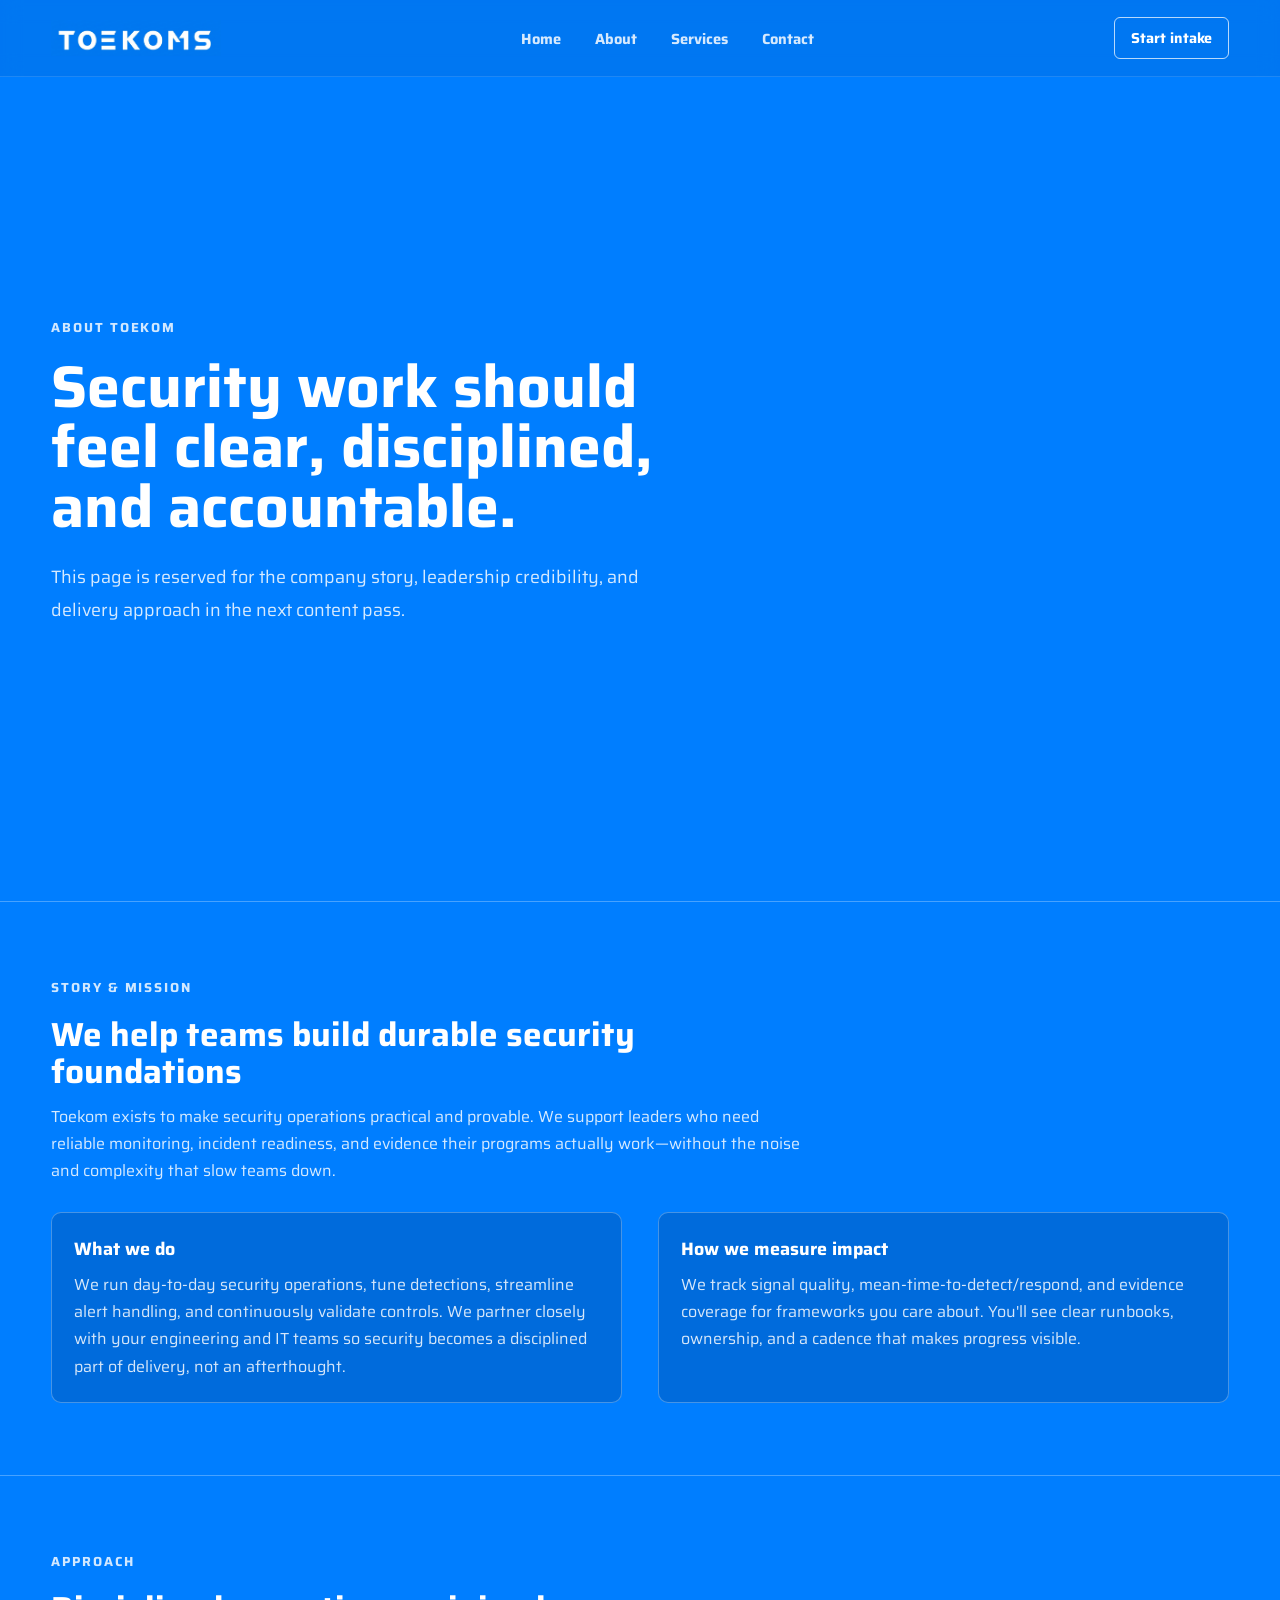
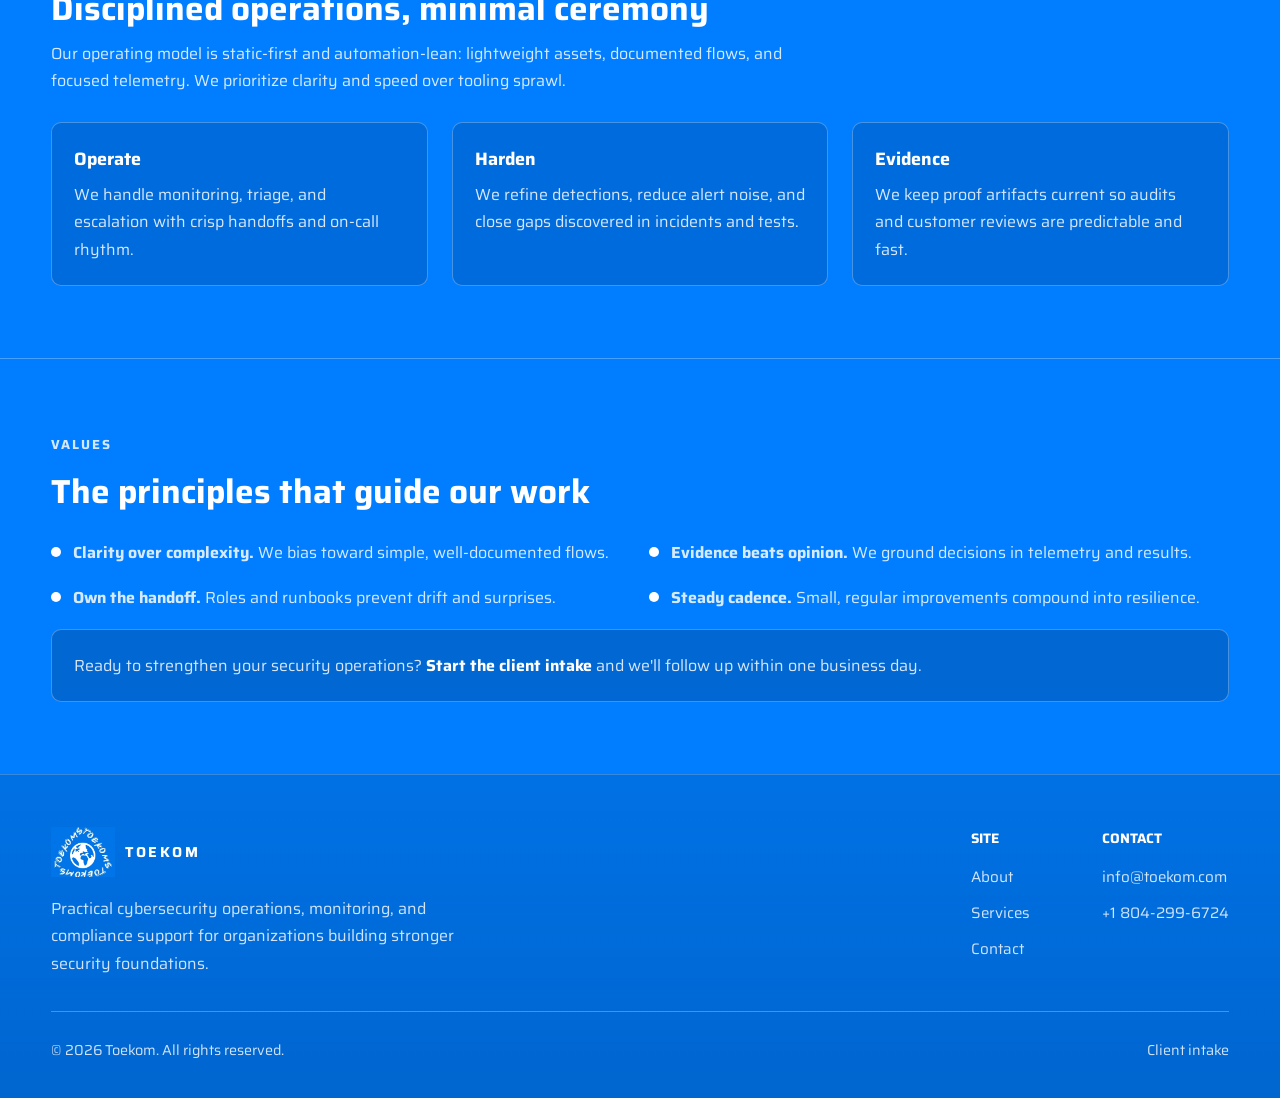
==== about/index.html @ 7ea49920 "feat: add subtle micro-animations across all pages - Create animations.css with fade-in and slide-up" ====
<!doctype html>
<html lang="en">
  <head>
    <meta charset="UTF-8" />
    <meta name="viewport" content="width=device-width, initial-scale=1.0" />
    <meta
      name="description"
      content="About Toekom's practical, static-first cybersecurity website foundation."
    />
    <link rel="canonical" href="https://toekom.com/about" />
    <meta name="theme-color" content="#0b1220" />
    <link rel="icon" href="/assets/images/logos/Toekom - Back Logo (2).png" type="image/png" />
    <meta property="og:site_name" content="Toekom" />
    <meta property="og:type" content="website" />
    <meta property="og:title" content="About | Toekom" />
    <meta property="og:description" content="About Toekom's practical, static-first cybersecurity website foundation." />
    <meta property="og:url" content="https://toekom.com/about" />
    <meta property="og:image" content="https://toekom.com/assets/images/logos/Toekom%20-%20revised%20design%20(2).png" />
    <meta name="twitter:card" content="summary_large_image" />
    <meta name="twitter:title" content="About | Toekom" />
    <meta name="twitter:description" content="About Toekom's practical, static-first cybersecurity website foundation." />
    <meta name="twitter:image" content="https://toekom.com/assets/images/logos/Toekom%20-%20revised%20design%20(2).png" />
    <link rel="preload" href="/assets/css/main.css" as="style" />
    <link rel="stylesheet" href="/assets/css/main.css" />
    <script type="application/ld+json">
      {
        "@context": "https://schema.org",
        "@type": "WebPage",
        "name": "About | Toekom",
        "url": "https://toekom.com/about",
        "description": "About Toekom's practical, static-first cybersecurity website foundation."
      }
    </script>
    <title>About | Toekom</title>
  </head>
  <body>
    <header id="navbar-container"></header>
    <main>
      <section class="hero page-hero">
        <div class="container hero-container">
          <div class="hero-content">
            <p class="hero-label">About Toekom</p>
            <h1 class="hero-title">Security work should feel clear, disciplined, and accountable.</h1>
            <p class="hero-description">
              This page is reserved for the company story, leadership credibility, and delivery approach in the next content pass.
            </p>
          </div>
        </div>
      </section>
      <section class="section">
        <div class="container">
          <header class="section-header">
            <p class="section-kicker">Story & Mission</p>
            <h2 class="section-title">We help teams build durable security foundations</h2>
            <p class="section-description">
              Toekom exists to make security operations practical and provable. We support
              leaders who need reliable monitoring, incident readiness, and evidence their
              programs actually work—without the noise and complexity that slow teams down.
            </p>
          </header>

          <div class="grid-2" data-animate-stagger>
            <div class="card">
              <h3>What we do</h3>
              <p>
                We run day‑to‑day security operations, tune detections, streamline alert
                handling, and continuously validate controls. We partner closely with your
                engineering and IT teams so security becomes a disciplined part of delivery,
                not an afterthought.
              </p>
            </div>
            <div class="card">
              <h3>How we measure impact</h3>
              <p>
                We track signal quality, mean‑time‑to‑detect/respond, and evidence coverage
                for frameworks you care about. You'll see clear runbooks, ownership, and a
                cadence that makes progress visible.
              </p>
            </div>
          </div>
        </div>
      </section>

      <section class="section">
        <div class="container">
          <header class="section-header">
            <p class="section-kicker">Approach</p>
            <h2 class="section-title">Disciplined operations, minimal ceremony</h2>
            <p class="section-description">
              Our operating model is static‑first and automation‑lean: lightweight assets,
              documented flows, and focused telemetry. We prioritize clarity and speed over
              tooling sprawl.
            </p>
          </header>

          <div class="grid-3" data-animate-stagger>
            <div class="card">
              <h3>Operate</h3>
              <p>We handle monitoring, triage, and escalation with crisp handoffs and on‑call rhythm.</p>
            </div>
            <div class="card">
              <h3>Harden</h3>
              <p>We refine detections, reduce alert noise, and close gaps discovered in incidents and tests.</p>
            </div>
            <div class="card">
              <h3>Evidence</h3>
              <p>We keep proof artifacts current so audits and customer reviews are predictable and fast.</p>
            </div>
          </div>
        </div>
      </section>


      <section class="section">
        <div class="container">
          <header class="section-header">
            <p class="section-kicker">Values</p>
            <h2 class="section-title">The principles that guide our work</h2>
          </header>

          <div class="values-list" data-animate-stagger>
            <div class="value-item">
              <span class="dot"></span>
              <p><strong>Clarity over complexity.</strong> We bias toward simple, well‑documented flows.</p>
            </div>
            <div class="value-item">
              <span class="dot"></span>
              <p><strong>Evidence beats opinion.</strong> We ground decisions in telemetry and results.</p>
            </div>
            <div class="value-item">
              <span class="dot"></span>
              <p><strong>Own the handoff.</strong> Roles and runbooks prevent drift and surprises.</p>
            </div>
            <div class="value-item">
              <span class="dot"></span>
              <p><strong>Steady cadence.</strong> Small, regular improvements compound into resilience.</p>
            </div>
          </div>

          <div class="cta-strip" data-animate>
            <p>
              Ready to strengthen your security operations? <a href="/contact">Start the client intake</a> and we'll follow up within one business day.
            </p>
          </div>
        </div>
      </section>
    </main>
    <footer id="footer-container"></footer>
    <script src="/assets/js/main.js"></script>
  </body>
</html>
---- assets/css/main.css ----
@import url("./base/reset.css");
@import url("./base/variables.css");
@import url("./base/typography.css");
@import url("./base/animations.css");

@import url("./layout/grid.css");
@import url("./layout/navbar.css");
@import url("./layout/footer.css");
@import url("./components/buttons.css");
@import url("./pages/home.css");
@import url("./pages/about.css");
@import url("./pages/services.css");
@import url("./pages/contact.css");
---- assets/css/main.css ----
@import url("./base/reset.css");
@import url("./base/variables.css");
@import url("./base/typography.css");
@import url("./base/animations.css");

@import url("./layout/grid.css");
@import url("./layout/navbar.css");
@import url("./layout/footer.css");
@import url("./components/buttons.css");
@import url("./pages/home.css");
@import url("./pages/about.css");
@import url("./pages/services.css");
@import url("./pages/contact.css");
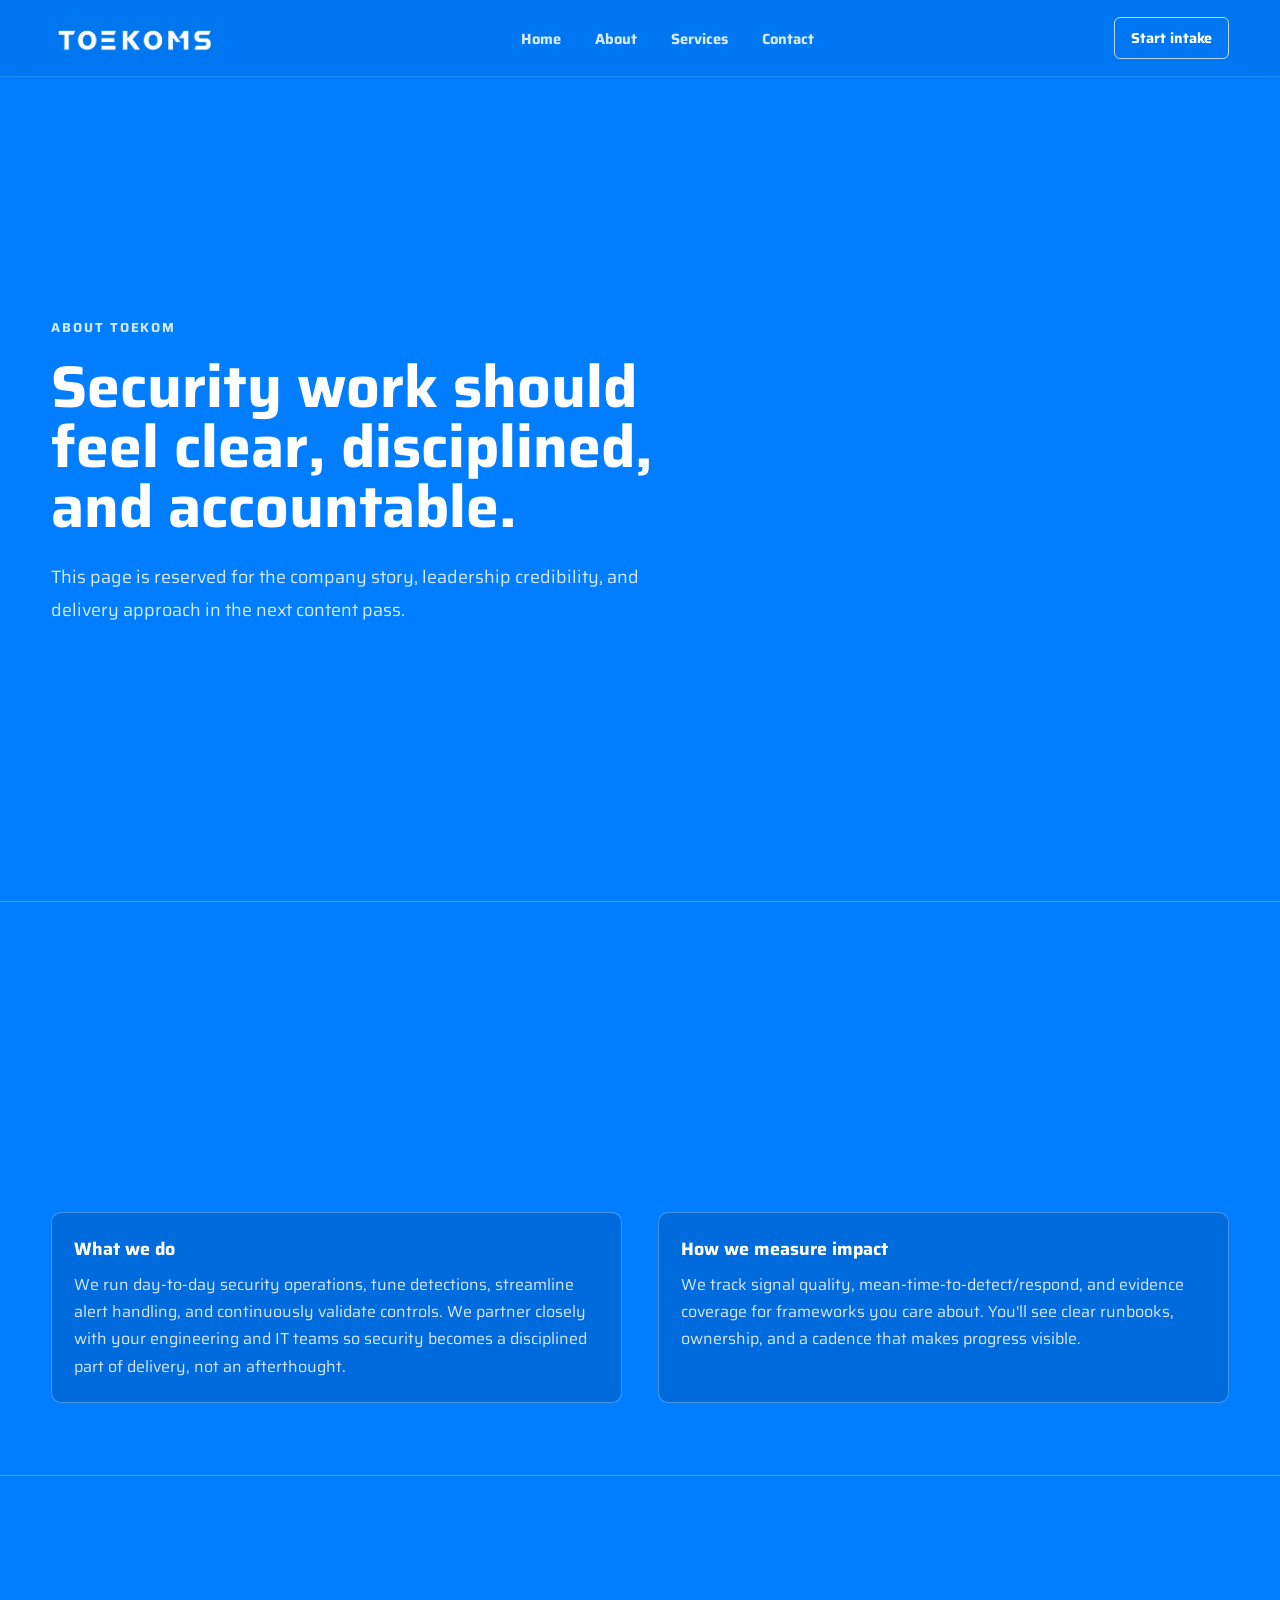
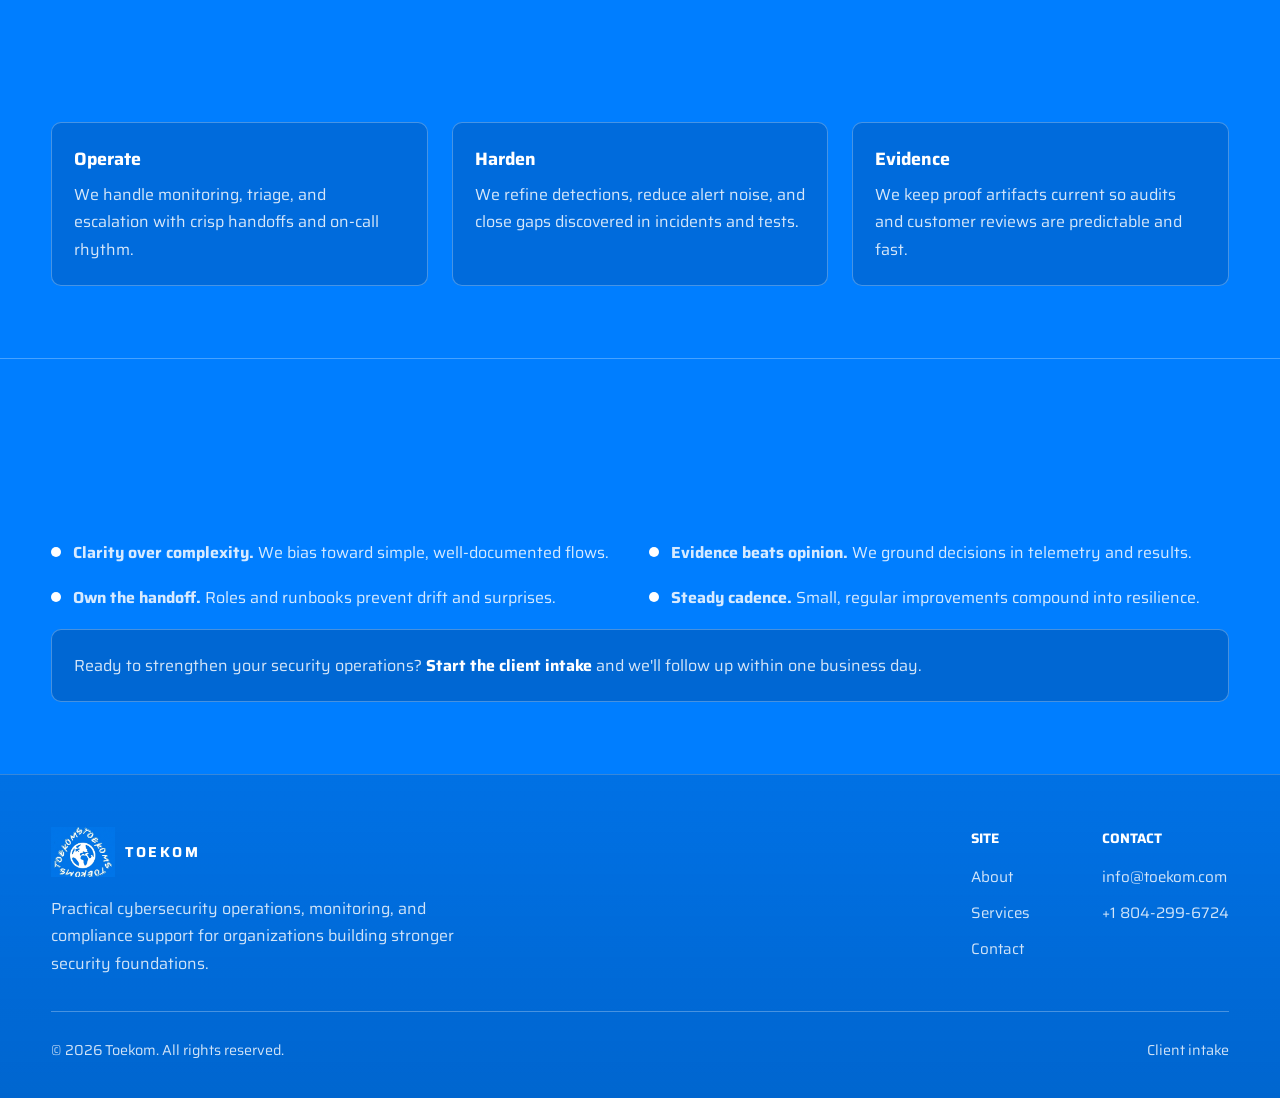
==== commit 51fd96f4: "Merge pull request #15 from teka8/feat/clean-urls-and-seo feat: implement clean URLs and update SEO " ====
--- a/about/index.html
+++ b/about/index.html
@@ -59,7 +59,7 @@
             </p>
           </header>
 
-          <div class="grid-2" data-animate-stagger>
+          <div class="grid-2">
             <div class="card">
               <h3>What we do</h3>
               <p>
@@ -93,7 +93,7 @@
             </p>
           </header>
 
-          <div class="grid-3" data-animate-stagger>
+          <div class="grid-3">
             <div class="card">
               <h3>Operate</h3>
               <p>We handle monitoring, triage, and escalation with crisp handoffs and on‑call rhythm.</p>
@@ -118,7 +118,7 @@
             <h2 class="section-title">The principles that guide our work</h2>
           </header>
 
-          <div class="values-list" data-animate-stagger>
+          <div class="values-list">
             <div class="value-item">
               <span class="dot"></span>
               <p><strong>Clarity over complexity.</strong> We bias toward simple, well‑documented flows.</p>
@@ -137,7 +137,7 @@
             </div>
           </div>
 
-          <div class="cta-strip" data-animate>
+          <div class="cta-strip">
             <p>
               Ready to strengthen your security operations? <a href="/contact">Start the client intake</a> and we'll follow up within one business day.
             </p>
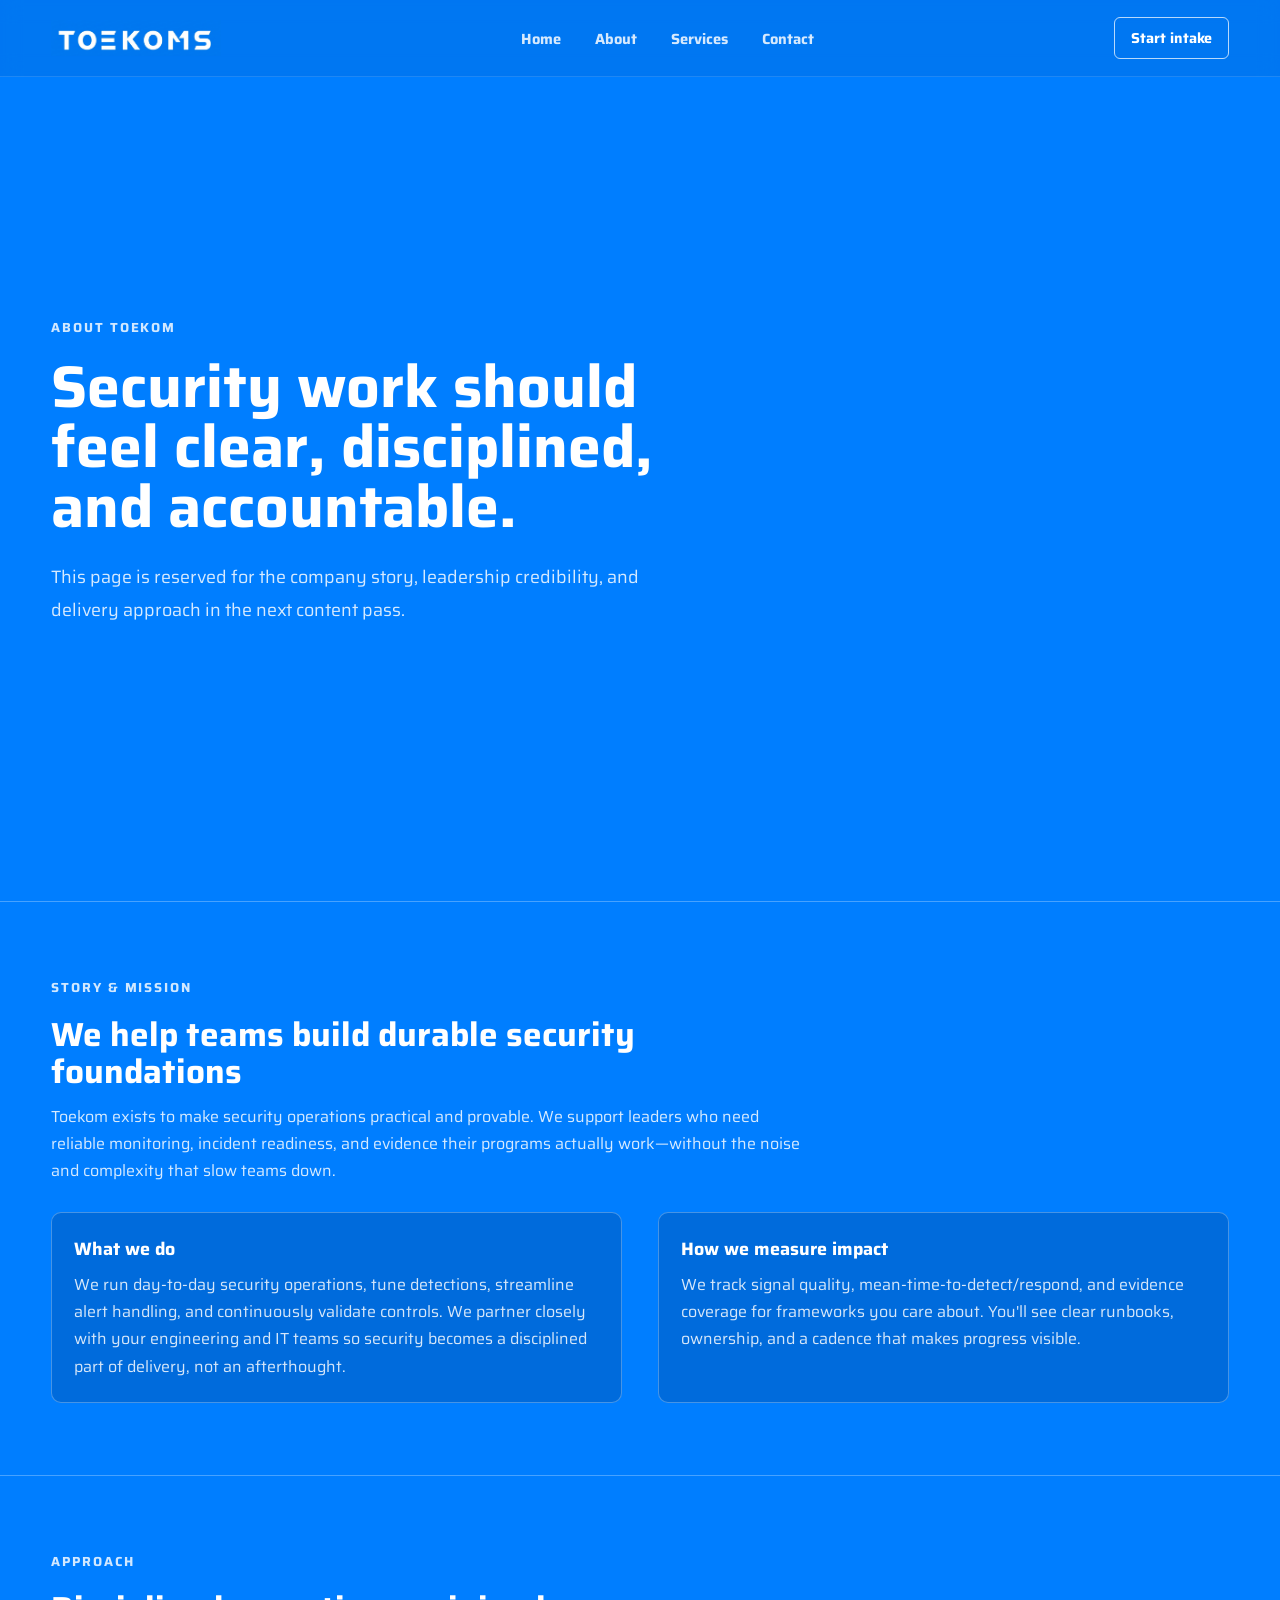
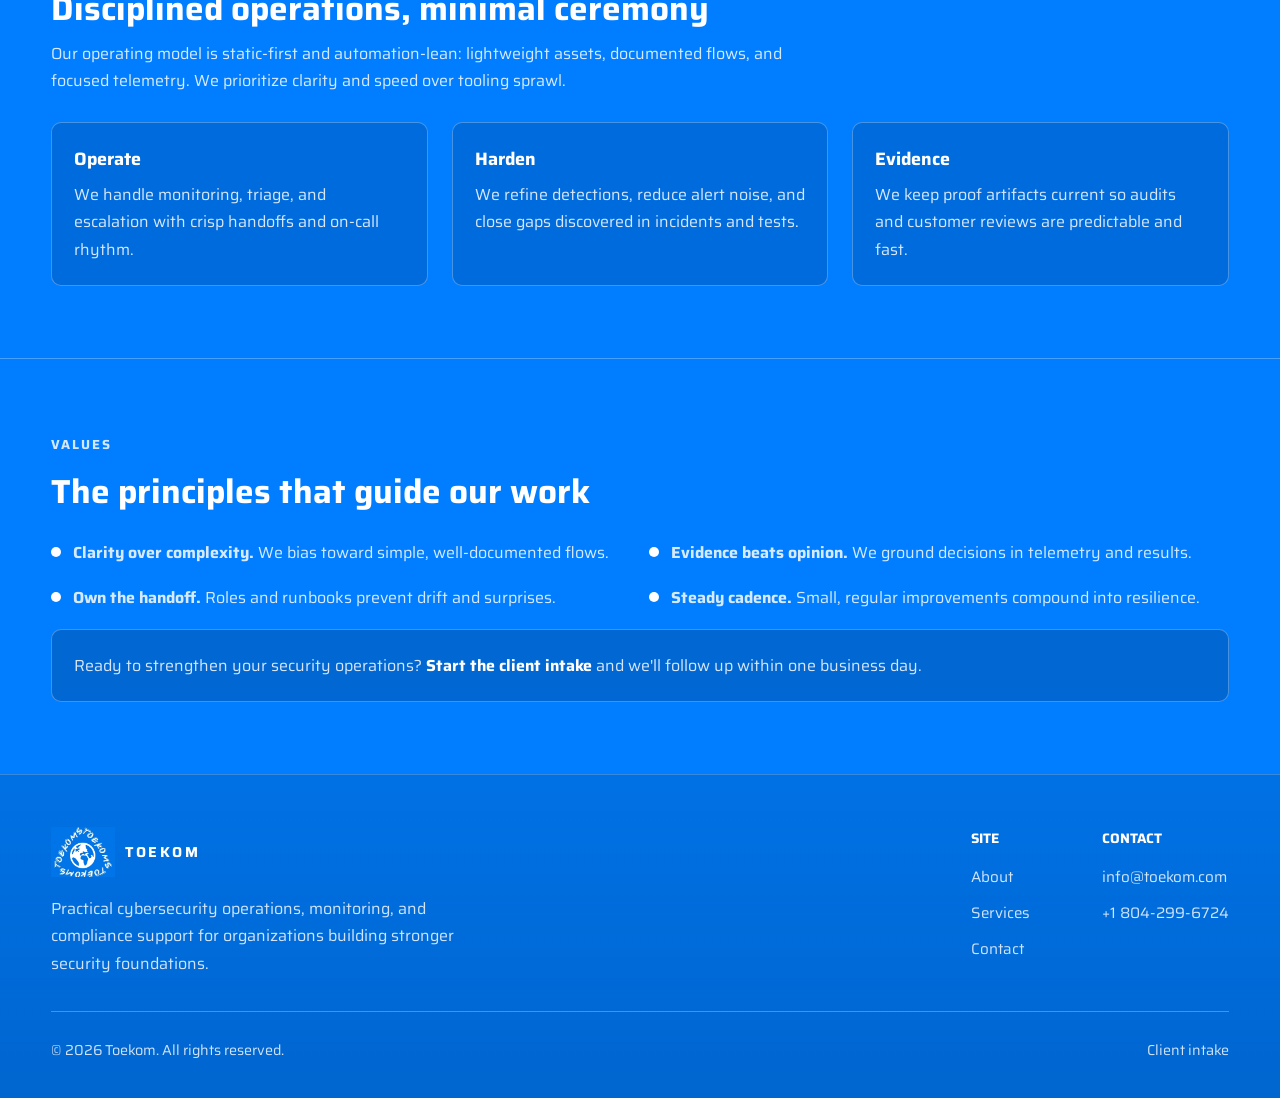
==== commit 80248a3e: "Merge pull request #17 from teka8/feat/micro-animations Feat/micro animations" ====
--- a/about/index.html
+++ b/about/index.html
@@ -59,7 +59,7 @@
             </p>
           </header>
 
-          <div class="grid-2">
+          <div class="grid-2" data-animate-stagger>
             <div class="card">
               <h3>What we do</h3>
               <p>
@@ -93,7 +93,7 @@
             </p>
           </header>
 
-          <div class="grid-3">
+          <div class="grid-3" data-animate-stagger>
             <div class="card">
               <h3>Operate</h3>
               <p>We handle monitoring, triage, and escalation with crisp handoffs and on‑call rhythm.</p>
@@ -118,7 +118,7 @@
             <h2 class="section-title">The principles that guide our work</h2>
           </header>
 
-          <div class="values-list">
+          <div class="values-list" data-animate-stagger>
             <div class="value-item">
               <span class="dot"></span>
               <p><strong>Clarity over complexity.</strong> We bias toward simple, well‑documented flows.</p>
@@ -137,7 +137,7 @@
             </div>
           </div>
 
-          <div class="cta-strip">
+          <div class="cta-strip" data-animate>
             <p>
               Ready to strengthen your security operations? <a href="/contact">Start the client intake</a> and we'll follow up within one business day.
             </p>
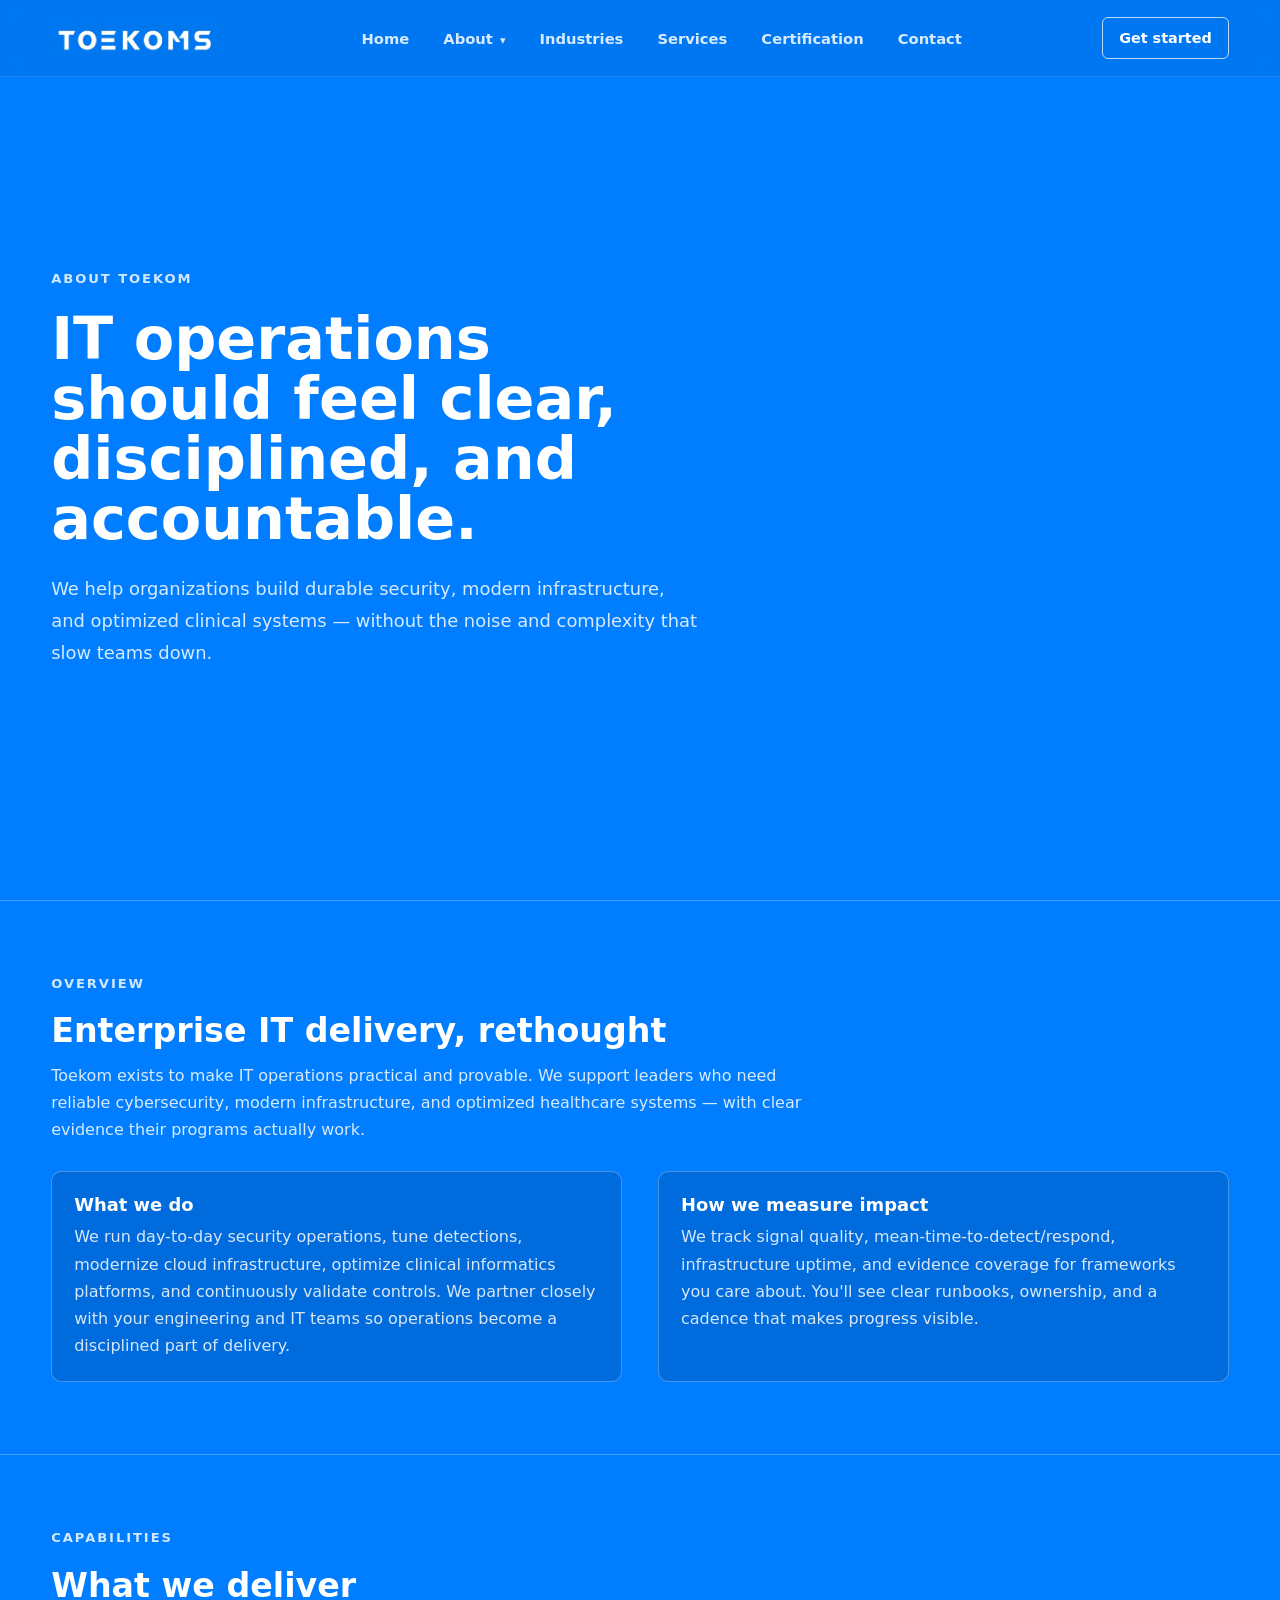
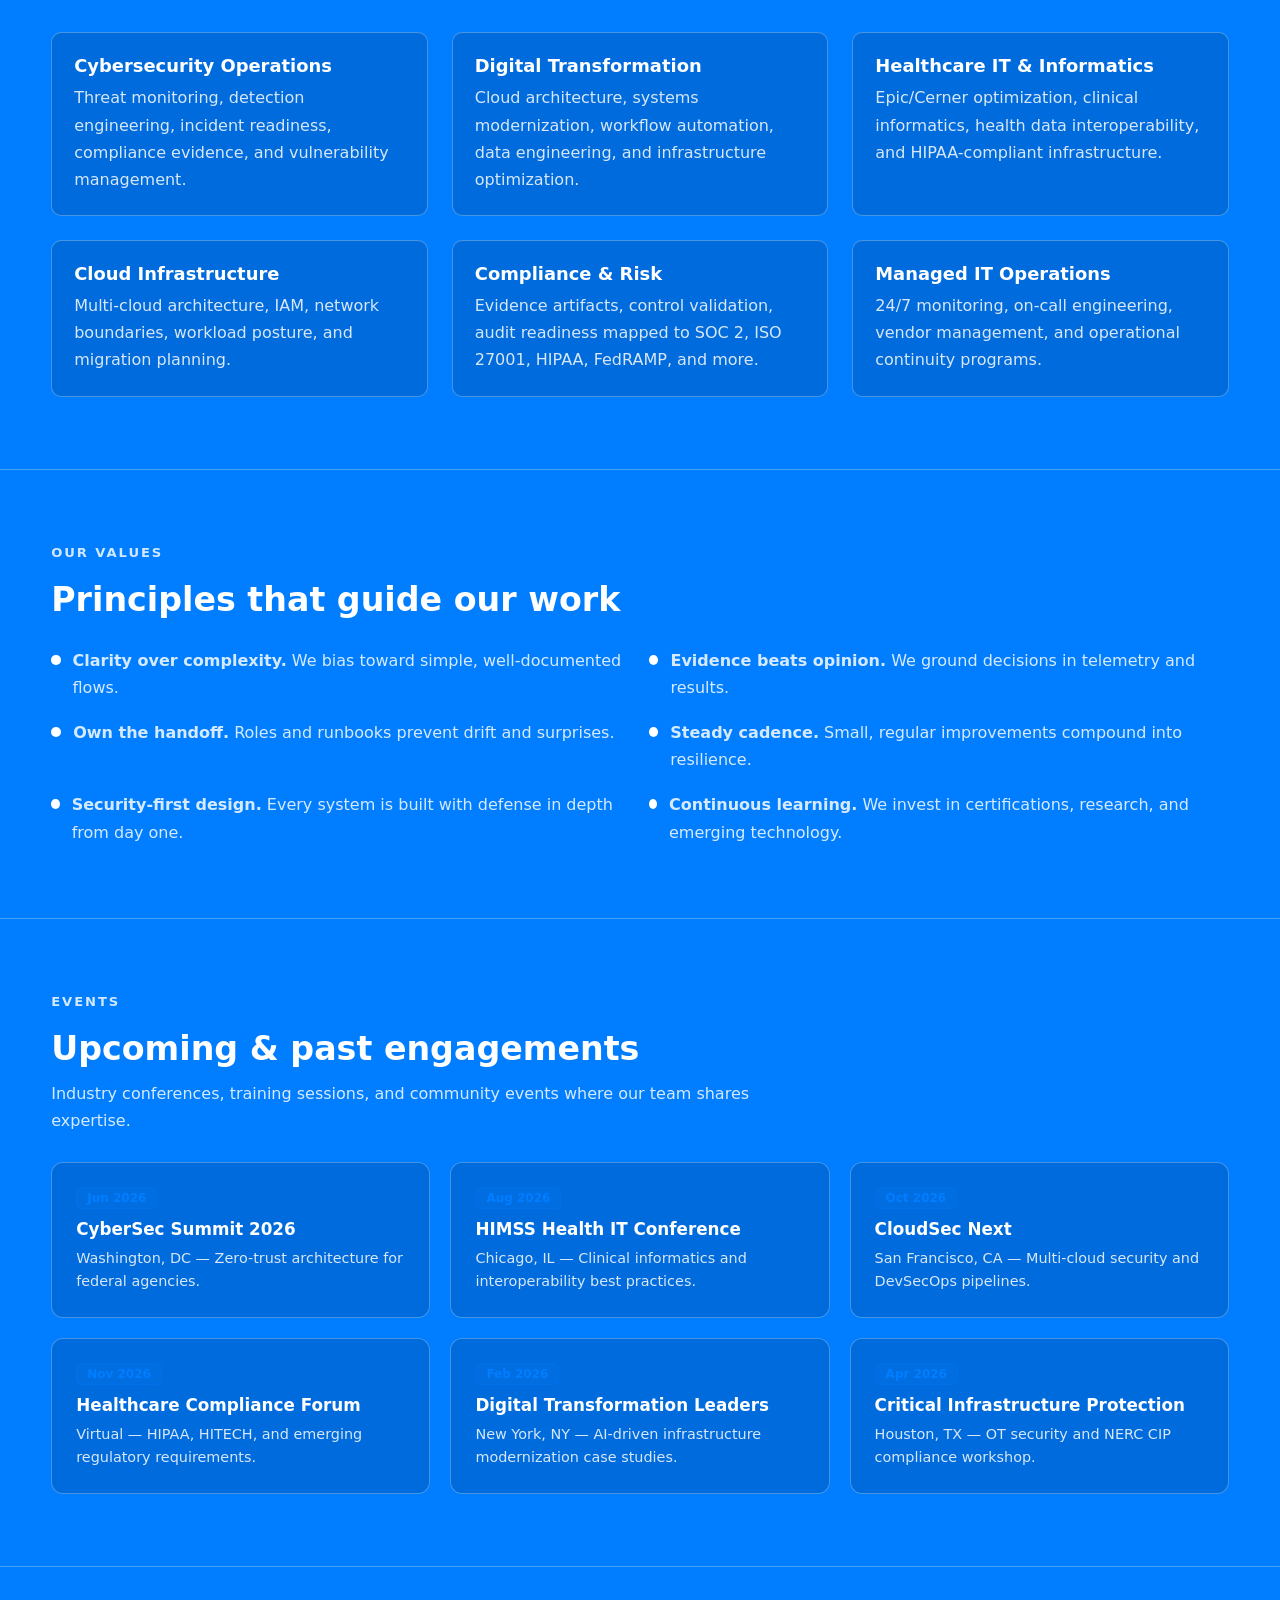
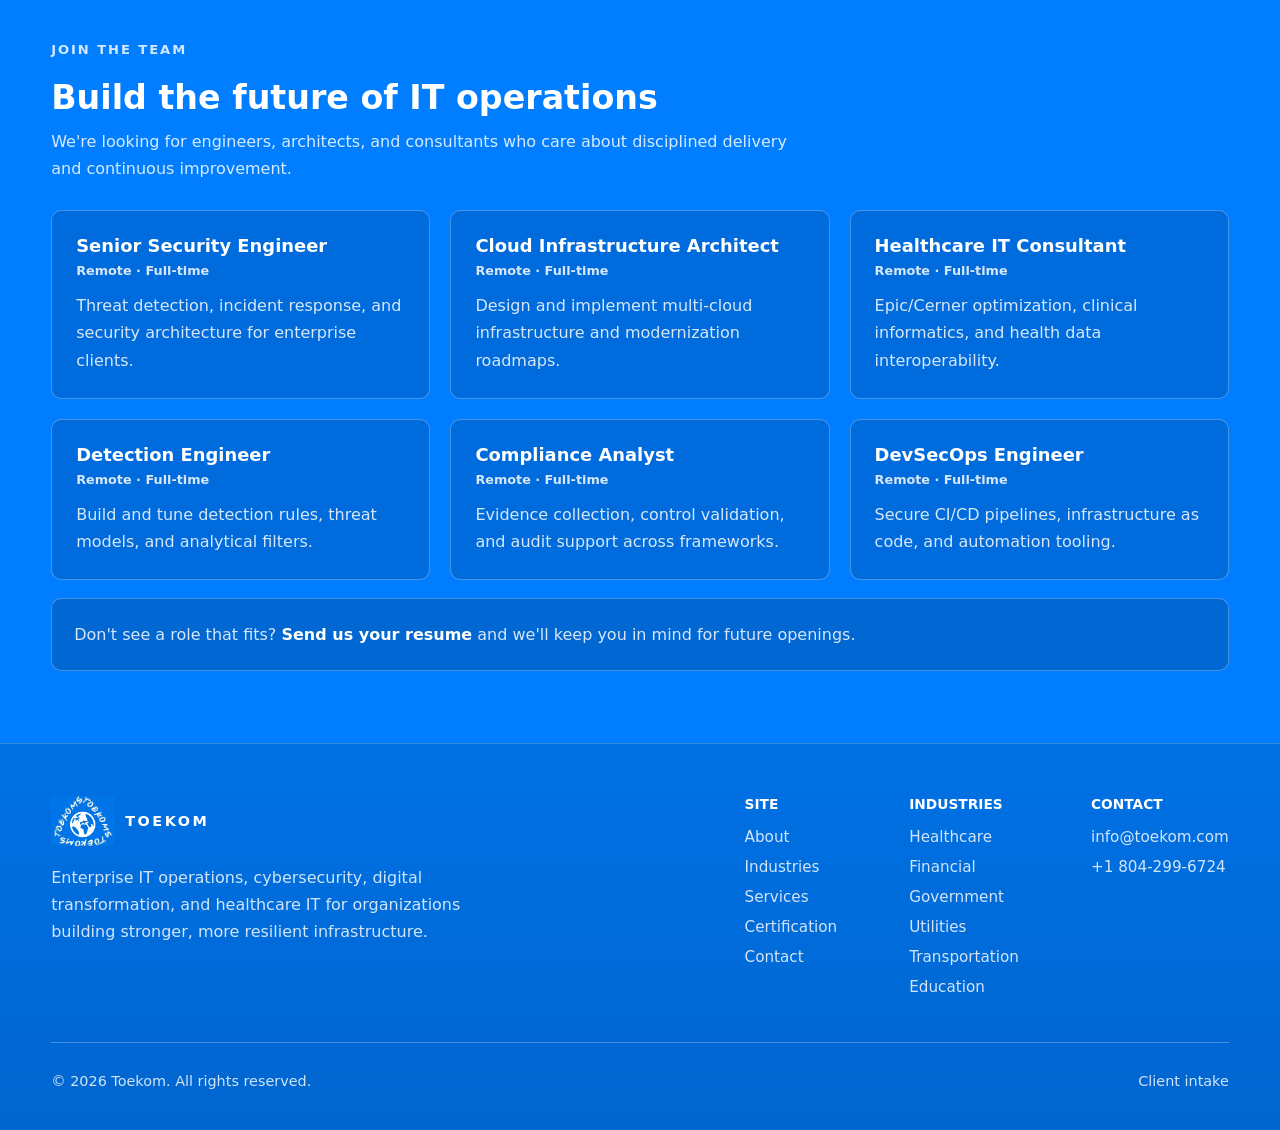
==== commit 463070f6: "Restructure website for broader IT offerings - add industries, certification, update about/home/serv" ====
--- a/about/index.html
+++ b/about/index.html
@@ -5,7 +5,7 @@
     <meta name="viewport" content="width=device-width, initial-scale=1.0" />
     <meta
       name="description"
-      content="About Toekom's practical, static-first cybersecurity website foundation."
+      content="About Toekom — enterprise IT operations, cybersecurity, digital transformation, and healthcare IT services."
     />
     <link rel="canonical" href="https://toekom.com/about" />
     <meta name="theme-color" content="#0b1220" />
@@ -13,12 +13,12 @@
     <meta property="og:site_name" content="Toekom" />
     <meta property="og:type" content="website" />
     <meta property="og:title" content="About | Toekom" />
-    <meta property="og:description" content="About Toekom's practical, static-first cybersecurity website foundation." />
+    <meta property="og:description" content="About Toekom — enterprise IT operations, cybersecurity, digital transformation, and healthcare IT services." />
     <meta property="og:url" content="https://toekom.com/about" />
     <meta property="og:image" content="https://toekom.com/assets/images/logos/Toekom%20-%20revised%20design%20(2).png" />
     <meta name="twitter:card" content="summary_large_image" />
     <meta name="twitter:title" content="About | Toekom" />
-    <meta name="twitter:description" content="About Toekom's practical, static-first cybersecurity website foundation." />
+    <meta name="twitter:description" content="About Toekom — enterprise IT operations, cybersecurity, digital transformation, and healthcare IT services." />
     <meta name="twitter:image" content="https://toekom.com/assets/images/logos/Toekom%20-%20revised%20design%20(2).png" />
     <link rel="preload" href="/assets/css/main.css" as="style" />
     <link rel="stylesheet" href="/assets/css/main.css" />
@@ -28,7 +28,7 @@
         "@type": "WebPage",
         "name": "About | Toekom",
         "url": "https://toekom.com/about",
-        "description": "About Toekom's practical, static-first cybersecurity website foundation."
+        "description": "About Toekom — enterprise IT operations, cybersecurity, digital transformation, and healthcare IT services."
       }
     </script>
     <title>About | Toekom</title>
@@ -40,106 +40,212 @@
         <div class="container hero-container">
           <div class="hero-content">
             <p class="hero-label">About Toekom</p>
-            <h1 class="hero-title">Security work should feel clear, disciplined, and accountable.</h1>
+            <h1 class="hero-title">IT operations should feel clear, disciplined, and accountable.</h1>
             <p class="hero-description">
-              This page is reserved for the company story, leadership credibility, and delivery approach in the next content pass.
-            </p>
-          </div>
-        </div>
-      </section>
+              We help organizations build durable security, modern infrastructure, and optimized
+              clinical systems — without the noise and complexity that slow teams down.
+            </p>
+          </div>
+        </div>
+      </section>
+
+      <!-- Overview -->
       <section class="section">
         <div class="container">
           <header class="section-header">
-            <p class="section-kicker">Story & Mission</p>
-            <h2 class="section-title">We help teams build durable security foundations</h2>
+            <p class="section-kicker">Overview</p>
+            <h2 class="section-title">Enterprise IT delivery, rethought</h2>
             <p class="section-description">
-              Toekom exists to make security operations practical and provable. We support
-              leaders who need reliable monitoring, incident readiness, and evidence their
-              programs actually work—without the noise and complexity that slow teams down.
-            </p>
-          </header>
-
+              Toekom exists to make IT operations practical and provable. We support
+              leaders who need reliable cybersecurity, modern infrastructure, and optimized
+              healthcare systems — with clear evidence their programs actually work.
+            </p>
+          </header>
           <div class="grid-2" data-animate-stagger>
             <div class="card">
               <h3>What we do</h3>
               <p>
-                We run day‑to‑day security operations, tune detections, streamline alert
-                handling, and continuously validate controls. We partner closely with your
-                engineering and IT teams so security becomes a disciplined part of delivery,
-                not an afterthought.
+                We run day-to-day security operations, tune detections, modernize cloud
+                infrastructure, optimize clinical informatics platforms, and continuously
+                validate controls. We partner closely with your engineering and IT teams
+                so operations become a disciplined part of delivery.
               </p>
             </div>
             <div class="card">
               <h3>How we measure impact</h3>
               <p>
-                We track signal quality, mean‑time‑to‑detect/respond, and evidence coverage
-                for frameworks you care about. You'll see clear runbooks, ownership, and a
-                cadence that makes progress visible.
+                We track signal quality, mean-time-to-detect/respond, infrastructure
+                uptime, and evidence coverage for frameworks you care about. You'll see
+                clear runbooks, ownership, and a cadence that makes progress visible.
               </p>
             </div>
           </div>
         </div>
       </section>
 
-      <section class="section">
-        <div class="container">
-          <header class="section-header">
-            <p class="section-kicker">Approach</p>
-            <h2 class="section-title">Disciplined operations, minimal ceremony</h2>
+      <!-- Capabilities -->
+      <section class="section" id="capabilities">
+        <div class="container">
+          <header class="section-header">
+            <p class="section-kicker">Capabilities</p>
+            <h2 class="section-title">What we deliver</h2>
+          </header>
+          <div class="grid-3" data-animate-stagger>
+            <div class="card">
+              <h3>Cybersecurity Operations</h3>
+              <p>Threat monitoring, detection engineering, incident readiness, compliance evidence, and vulnerability management.</p>
+            </div>
+            <div class="card">
+              <h3>Digital Transformation</h3>
+              <p>Cloud architecture, systems modernization, workflow automation, data engineering, and infrastructure optimization.</p>
+            </div>
+            <div class="card">
+              <h3>Healthcare IT & Informatics</h3>
+              <p>Epic/Cerner optimization, clinical informatics, health data interoperability, and HIPAA-compliant infrastructure.</p>
+            </div>
+            <div class="card">
+              <h3>Cloud Infrastructure</h3>
+              <p>Multi-cloud architecture, IAM, network boundaries, workload posture, and migration planning.</p>
+            </div>
+            <div class="card">
+              <h3>Compliance & Risk</h3>
+              <p>Evidence artifacts, control validation, audit readiness mapped to SOC 2, ISO 27001, HIPAA, FedRAMP, and more.</p>
+            </div>
+            <div class="card">
+              <h3>Managed IT Operations</h3>
+              <p>24/7 monitoring, on-call engineering, vendor management, and operational continuity programs.</p>
+            </div>
+          </div>
+        </div>
+      </section>
+
+      <!-- Values -->
+      <section class="section" id="values">
+        <div class="container">
+          <header class="section-header">
+            <p class="section-kicker">Our Values</p>
+            <h2 class="section-title">Principles that guide our work</h2>
+          </header>
+          <div class="values-list" data-animate-stagger>
+            <div class="value-item">
+              <span class="dot"></span>
+              <p><strong>Clarity over complexity.</strong> We bias toward simple, well-documented flows.</p>
+            </div>
+            <div class="value-item">
+              <span class="dot"></span>
+              <p><strong>Evidence beats opinion.</strong> We ground decisions in telemetry and results.</p>
+            </div>
+            <div class="value-item">
+              <span class="dot"></span>
+              <p><strong>Own the handoff.</strong> Roles and runbooks prevent drift and surprises.</p>
+            </div>
+            <div class="value-item">
+              <span class="dot"></span>
+              <p><strong>Steady cadence.</strong> Small, regular improvements compound into resilience.</p>
+            </div>
+            <div class="value-item">
+              <span class="dot"></span>
+              <p><strong>Security-first design.</strong> Every system is built with defense in depth from day one.</p>
+            </div>
+            <div class="value-item">
+              <span class="dot"></span>
+              <p><strong>Continuous learning.</strong> We invest in certifications, research, and emerging technology.</p>
+            </div>
+          </div>
+        </div>
+      </section>
+
+      <!-- Events -->
+      <section class="section" id="events">
+        <div class="container">
+          <header class="section-header">
+            <p class="section-kicker">Events</p>
+            <h2 class="section-title">Upcoming & past engagements</h2>
             <p class="section-description">
-              Our operating model is static‑first and automation‑lean: lightweight assets,
-              documented flows, and focused telemetry. We prioritize clarity and speed over
-              tooling sprawl.
-            </p>
-          </header>
-
-          <div class="grid-3" data-animate-stagger>
-            <div class="card">
-              <h3>Operate</h3>
-              <p>We handle monitoring, triage, and escalation with crisp handoffs and on‑call rhythm.</p>
-            </div>
-            <div class="card">
-              <h3>Harden</h3>
-              <p>We refine detections, reduce alert noise, and close gaps discovered in incidents and tests.</p>
-            </div>
-            <div class="card">
-              <h3>Evidence</h3>
-              <p>We keep proof artifacts current so audits and customer reviews are predictable and fast.</p>
-            </div>
-          </div>
-        </div>
-      </section>
-
-
-      <section class="section">
-        <div class="container">
-          <header class="section-header">
-            <p class="section-kicker">Values</p>
-            <h2 class="section-title">The principles that guide our work</h2>
-          </header>
-
-          <div class="values-list" data-animate-stagger>
-            <div class="value-item">
-              <span class="dot"></span>
-              <p><strong>Clarity over complexity.</strong> We bias toward simple, well‑documented flows.</p>
-            </div>
-            <div class="value-item">
-              <span class="dot"></span>
-              <p><strong>Evidence beats opinion.</strong> We ground decisions in telemetry and results.</p>
-            </div>
-            <div class="value-item">
-              <span class="dot"></span>
-              <p><strong>Own the handoff.</strong> Roles and runbooks prevent drift and surprises.</p>
-            </div>
-            <div class="value-item">
-              <span class="dot"></span>
-              <p><strong>Steady cadence.</strong> Small, regular improvements compound into resilience.</p>
-            </div>
-          </div>
-
+              Industry conferences, training sessions, and community events where our team shares expertise.
+            </p>
+          </header>
+          <div class="events-grid" data-animate-stagger>
+            <div class="event-card">
+              <span class="event-date">Jun 2026</span>
+              <h3>CyberSec Summit 2026</h3>
+              <p>Washington, DC — Zero-trust architecture for federal agencies.</p>
+            </div>
+            <div class="event-card">
+              <span class="event-date">Aug 2026</span>
+              <h3>HIMSS Health IT Conference</h3>
+              <p>Chicago, IL — Clinical informatics and interoperability best practices.</p>
+            </div>
+            <div class="event-card">
+              <span class="event-date">Oct 2026</span>
+              <h3>CloudSec Next</h3>
+              <p>San Francisco, CA — Multi-cloud security and DevSecOps pipelines.</p>
+            </div>
+            <div class="event-card">
+              <span class="event-date">Nov 2026</span>
+              <h3>Healthcare Compliance Forum</h3>
+              <p>Virtual — HIPAA, HITECH, and emerging regulatory requirements.</p>
+            </div>
+            <div class="event-card">
+              <span class="event-date">Feb 2026</span>
+              <h3>Digital Transformation Leaders</h3>
+              <p>New York, NY — AI-driven infrastructure modernization case studies.</p>
+            </div>
+            <div class="event-card">
+              <span class="event-date">Apr 2026</span>
+              <h3>Critical Infrastructure Protection</h3>
+              <p>Houston, TX — OT security and NERC CIP compliance workshop.</p>
+            </div>
+          </div>
+        </div>
+      </section>
+
+      <!-- Join the Team -->
+      <section class="section" id="team">
+        <div class="container">
+          <header class="section-header">
+            <p class="section-kicker">Join the Team</p>
+            <h2 class="section-title">Build the future of IT operations</h2>
+            <p class="section-description">
+              We're looking for engineers, architects, and consultants who care about
+              disciplined delivery and continuous improvement.
+            </p>
+          </header>
+          <div class="jobs-grid" data-animate-stagger>
+            <div class="card">
+              <h3>Senior Security Engineer</h3>
+              <p class="job-meta">Remote · Full-time</p>
+              <p>Threat detection, incident response, and security architecture for enterprise clients.</p>
+            </div>
+            <div class="card">
+              <h3>Cloud Infrastructure Architect</h3>
+              <p class="job-meta">Remote · Full-time</p>
+              <p>Design and implement multi-cloud infrastructure and modernization roadmaps.</p>
+            </div>
+            <div class="card">
+              <h3>Healthcare IT Consultant</h3>
+              <p class="job-meta">Remote · Full-time</p>
+              <p>Epic/Cerner optimization, clinical informatics, and health data interoperability.</p>
+            </div>
+            <div class="card">
+              <h3>Detection Engineer</h3>
+              <p class="job-meta">Remote · Full-time</p>
+              <p>Build and tune detection rules, threat models, and analytical filters.</p>
+            </div>
+            <div class="card">
+              <h3>Compliance Analyst</h3>
+              <p class="job-meta">Remote · Full-time</p>
+              <p>Evidence collection, control validation, and audit support across frameworks.</p>
+            </div>
+            <div class="card">
+              <h3>DevSecOps Engineer</h3>
+              <p class="job-meta">Remote · Full-time</p>
+              <p>Secure CI/CD pipelines, infrastructure as code, and automation tooling.</p>
+            </div>
+          </div>
           <div class="cta-strip" data-animate>
             <p>
-              Ready to strengthen your security operations? <a href="/contact">Start the client intake</a> and we'll follow up within one business day.
+              Don't see a role that fits? <a href="/contact">Send us your resume</a> and we'll keep you in mind for future openings.
             </p>
           </div>
         </div>
--- a/assets/css/main.css
+++ b/assets/css/main.css
@@ -10,4 +10,8 @@
 @import url("./pages/home.css");
 @import url("./pages/about.css");
 @import url("./pages/services.css");
-@import url("./pages/contact.css");+@import url("./pages/contact.css");
+@import url("./pages/industries.css");
+@import url("./pages/shop.css");
+@import url("./pages/news.css");
+@import url("./pages/certification.css");
--- a/assets/css/main.css
+++ b/assets/css/main.css
@@ -10,4 +10,8 @@
 @import url("./pages/home.css");
 @import url("./pages/about.css");
 @import url("./pages/services.css");
-@import url("./pages/contact.css");+@import url("./pages/contact.css");
+@import url("./pages/industries.css");
+@import url("./pages/shop.css");
+@import url("./pages/news.css");
+@import url("./pages/certification.css");
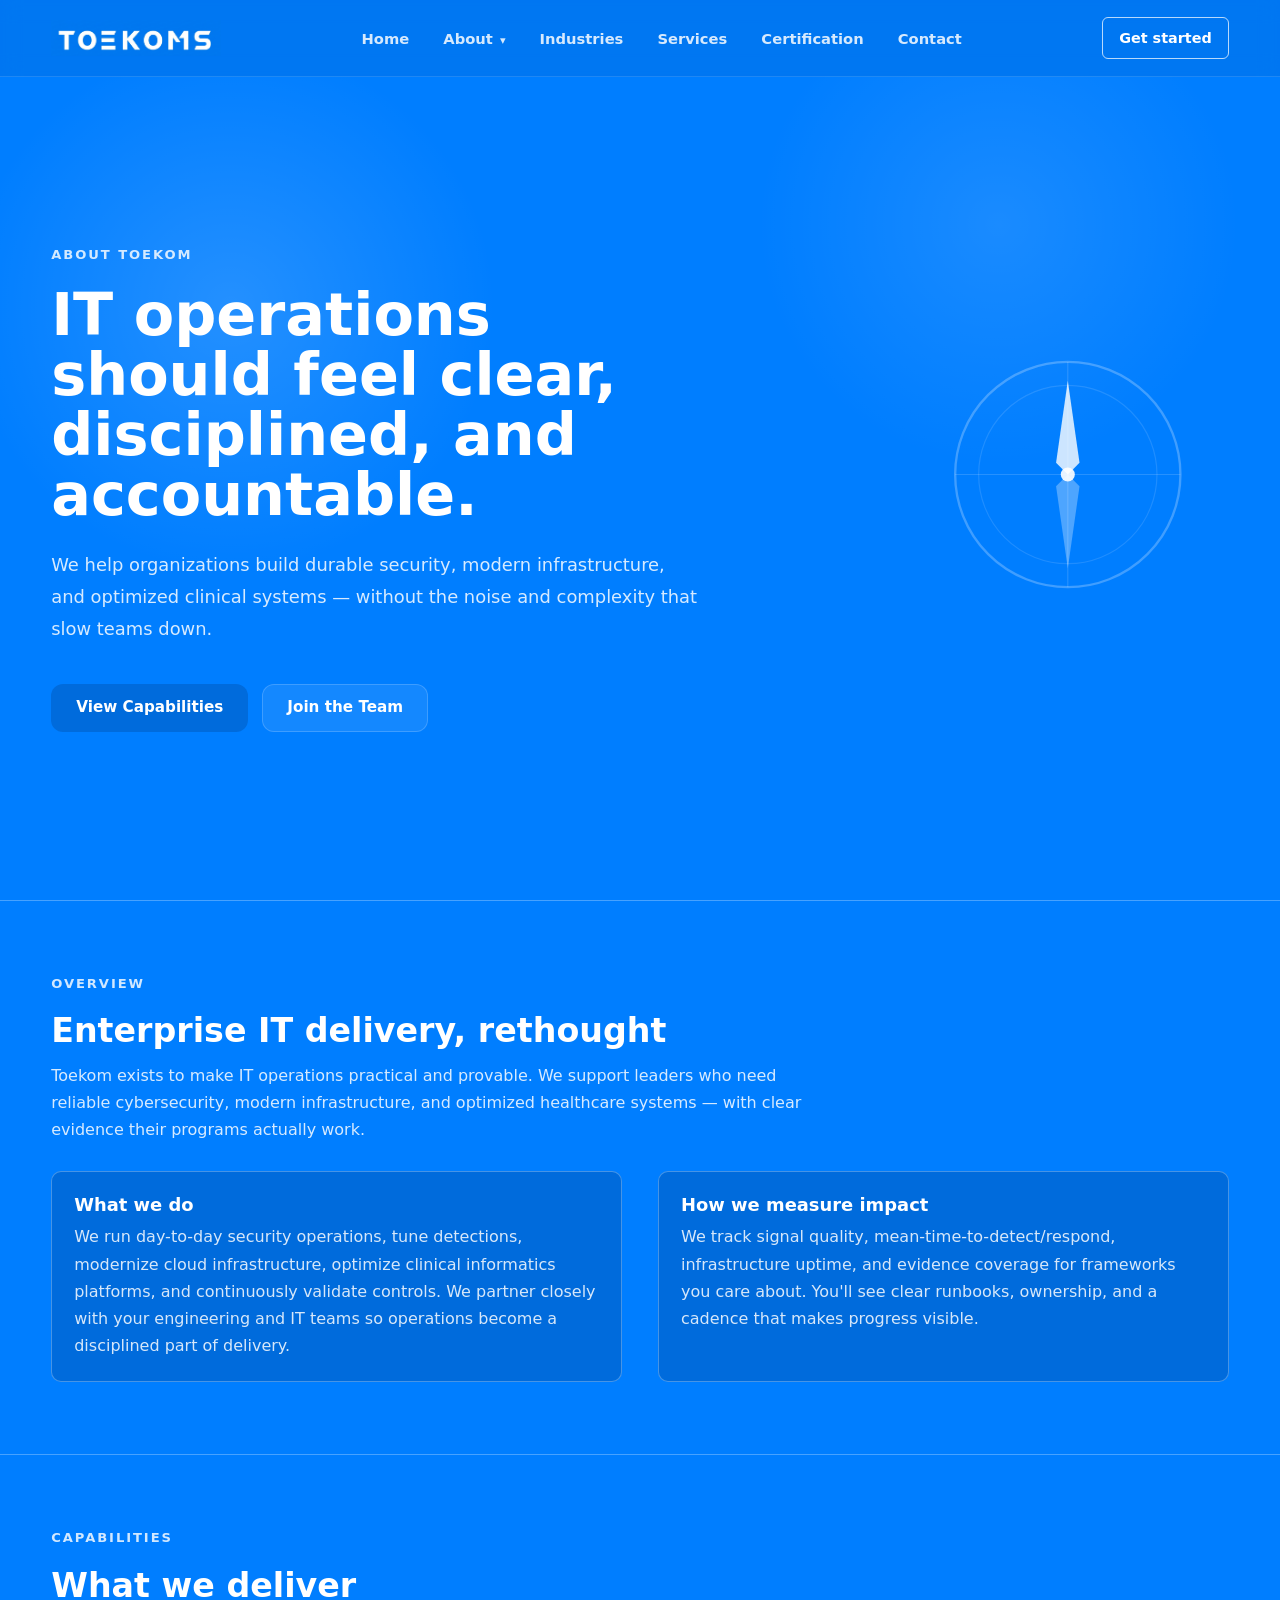
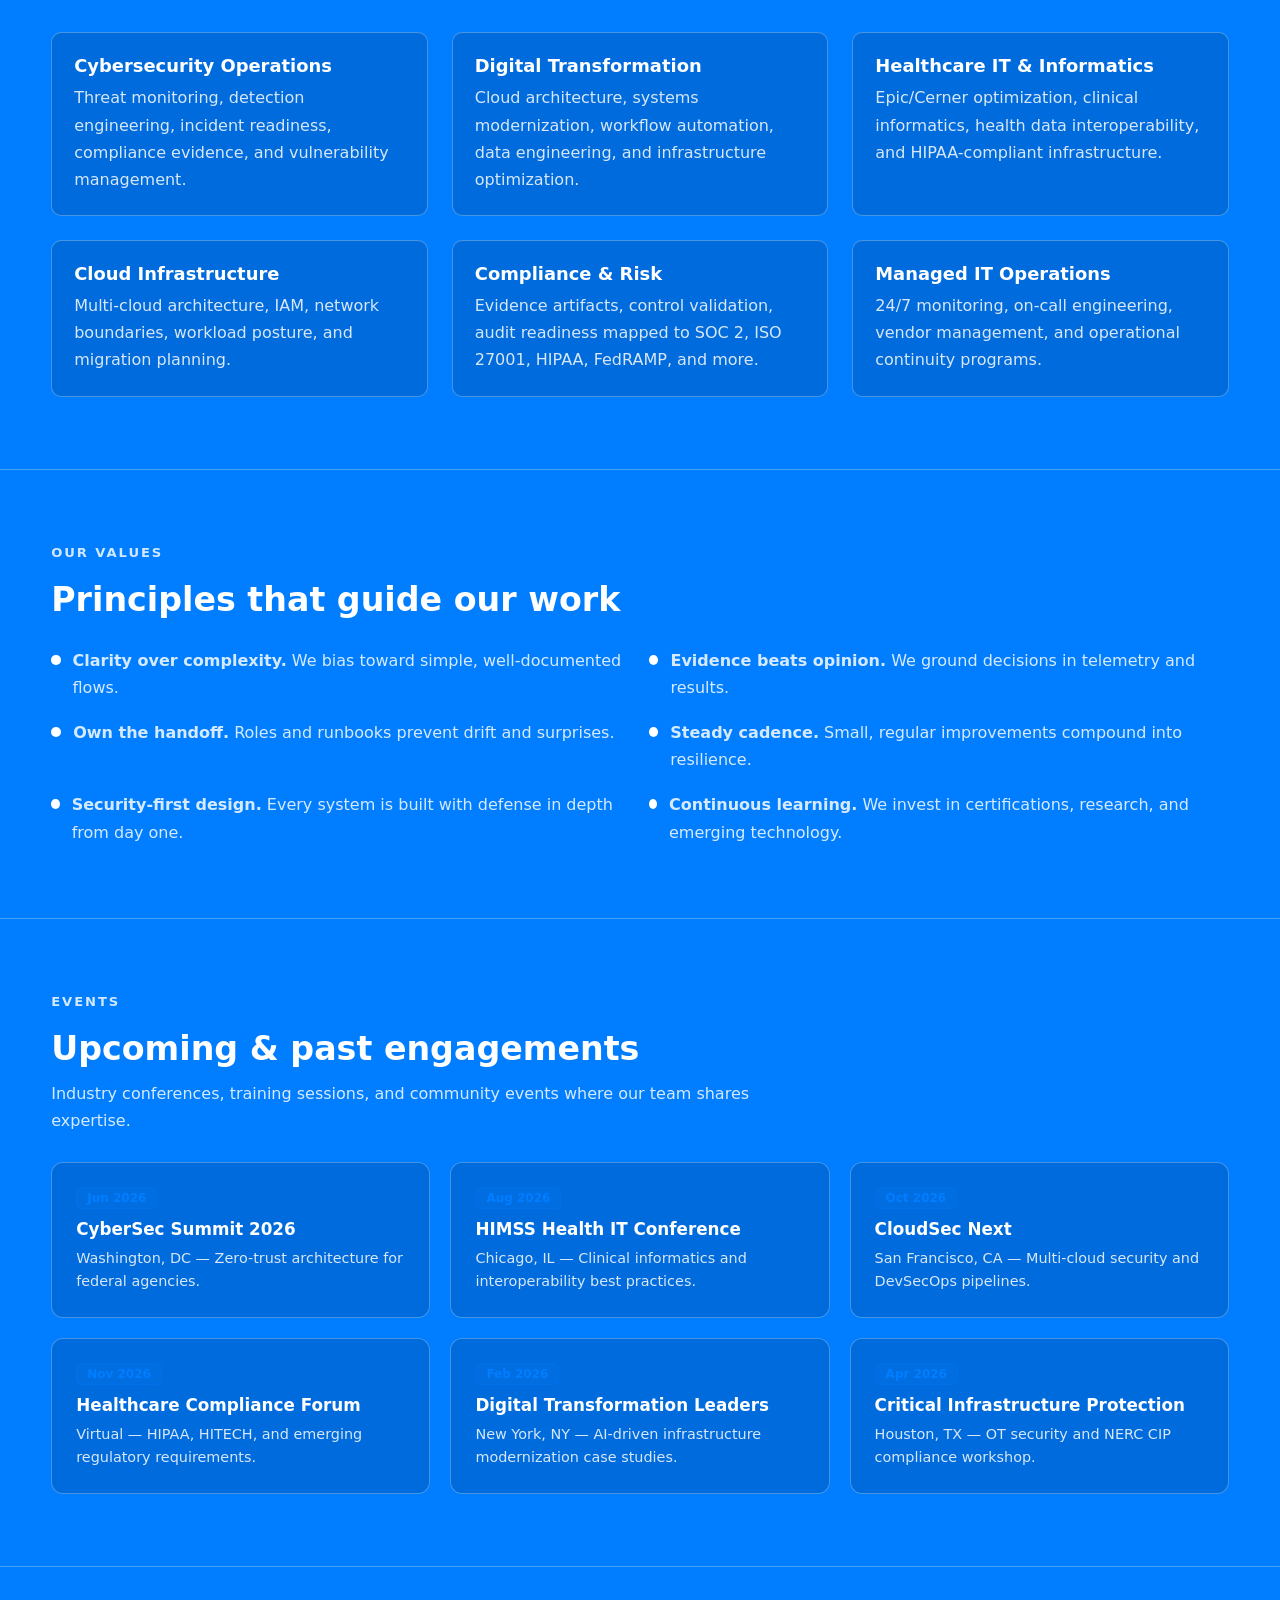
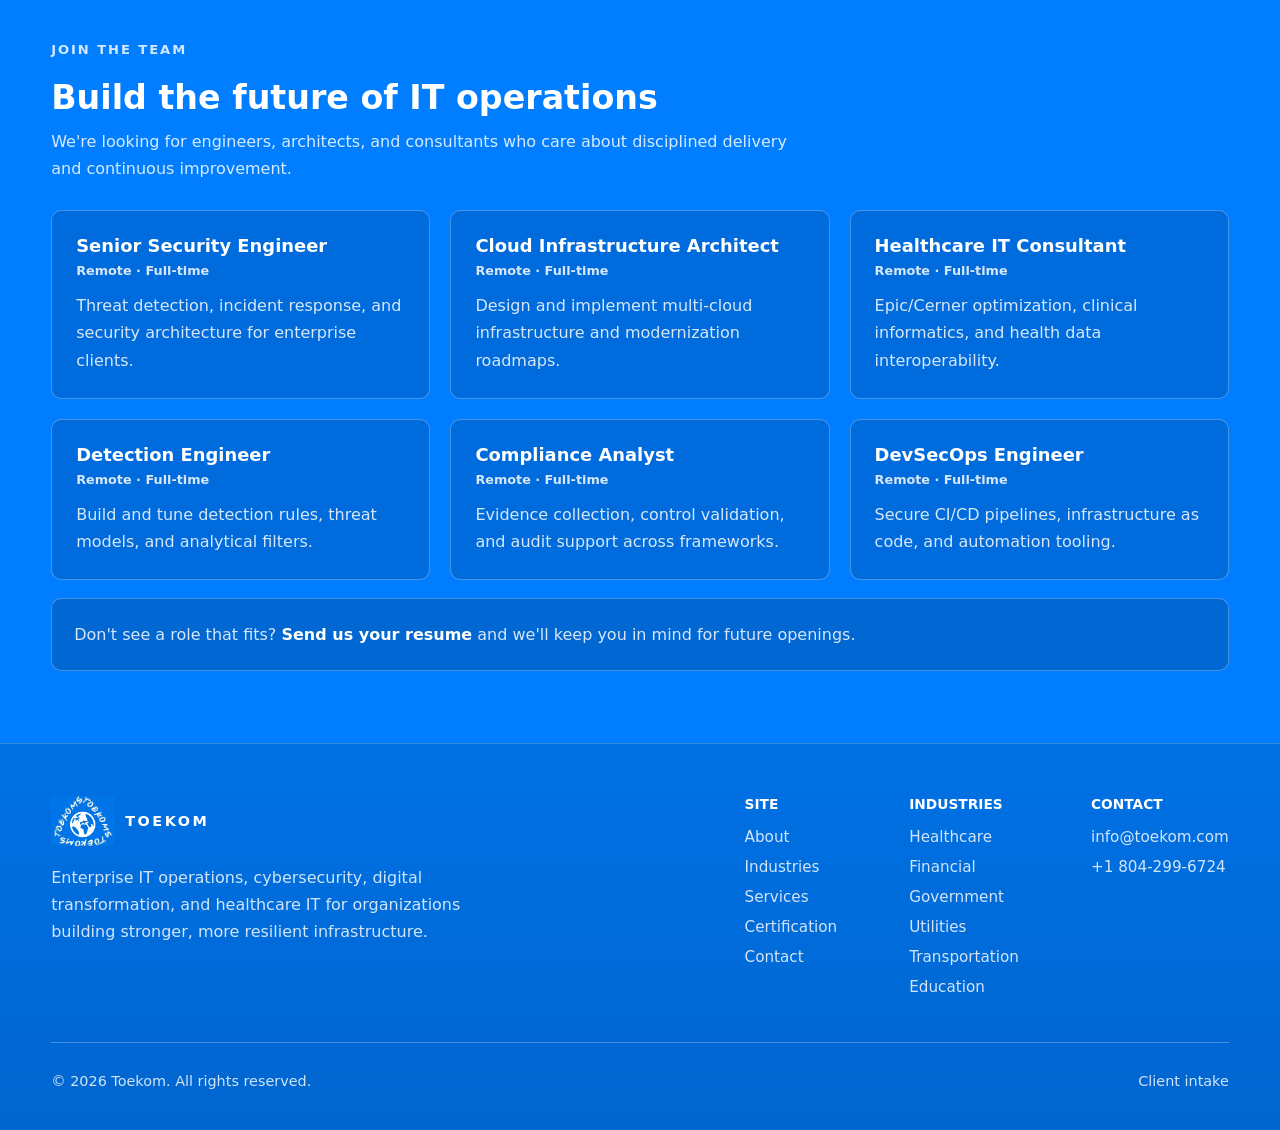
==== commit dab18a80: "feat: add hero visuals + CTAs to all interior pages, remove shop/news" ====
--- a/about/index.html
+++ b/about/index.html
@@ -37,6 +37,7 @@
     <header id="navbar-container"></header>
     <main>
       <section class="hero page-hero">
+        <div class="visual-field visual-field-hero"></div>
         <div class="container hero-container">
           <div class="hero-content">
             <p class="hero-label">About Toekom</p>
@@ -45,7 +46,24 @@
               We help organizations build durable security, modern infrastructure, and optimized
               clinical systems — without the noise and complexity that slow teams down.
             </p>
-          </div>
+            <div class="hero-actions" aria-label="Primary actions">
+              <a class="button button-primary button-animated" href="#capabilities">View Capabilities</a>
+              <a class="button button-secondary" href="#team">Join the Team</a>
+            </div>
+          </div>
+          <aside class="hero-visual">
+            <div class="icon-compass">
+              <svg viewBox="0 0 120 140" fill="none" xmlns="http://www.w3.org/2000/svg">
+                <circle class="compass-ring" cx="60" cy="65" r="48" stroke="rgba(255,255,255,0.25)" stroke-width="1"/>
+                <circle class="compass-ring-inner" cx="60" cy="65" r="38" stroke="rgba(255,255,255,0.12)" stroke-width="0.5"/>
+                <line class="compass-cross" x1="60" y1="17" x2="60" y2="113" stroke="rgba(255,255,255,0.15)" stroke-width="0.5"/>
+                <line class="compass-cross" x1="12" y1="65" x2="108" y2="65" stroke="rgba(255,255,255,0.15)" stroke-width="0.5"/>
+                <polygon class="compass-needle-n" points="60,25 65,60 60,65 55,60" fill="rgba(255,255,255,0.8)"/>
+                <polygon class="compass-needle-s" points="60,105 65,70 60,65 55,70" fill="rgba(255,255,255,0.3)"/>
+                <circle class="compass-dot" cx="60" cy="65" r="3" fill="rgba(255,255,255,0.9)"/>
+              </svg>
+            </div>
+          </aside>
         </div>
       </section>
 
--- a/assets/css/main.css
+++ b/assets/css/main.css
@@ -12,6 +12,4 @@
 @import url("./pages/services.css");
 @import url("./pages/contact.css");
 @import url("./pages/industries.css");
-@import url("./pages/shop.css");
-@import url("./pages/news.css");
 @import url("./pages/certification.css");
--- a/assets/css/main.css
+++ b/assets/css/main.css
@@ -12,6 +12,4 @@
 @import url("./pages/services.css");
 @import url("./pages/contact.css");
 @import url("./pages/industries.css");
-@import url("./pages/shop.css");
-@import url("./pages/news.css");
 @import url("./pages/certification.css");
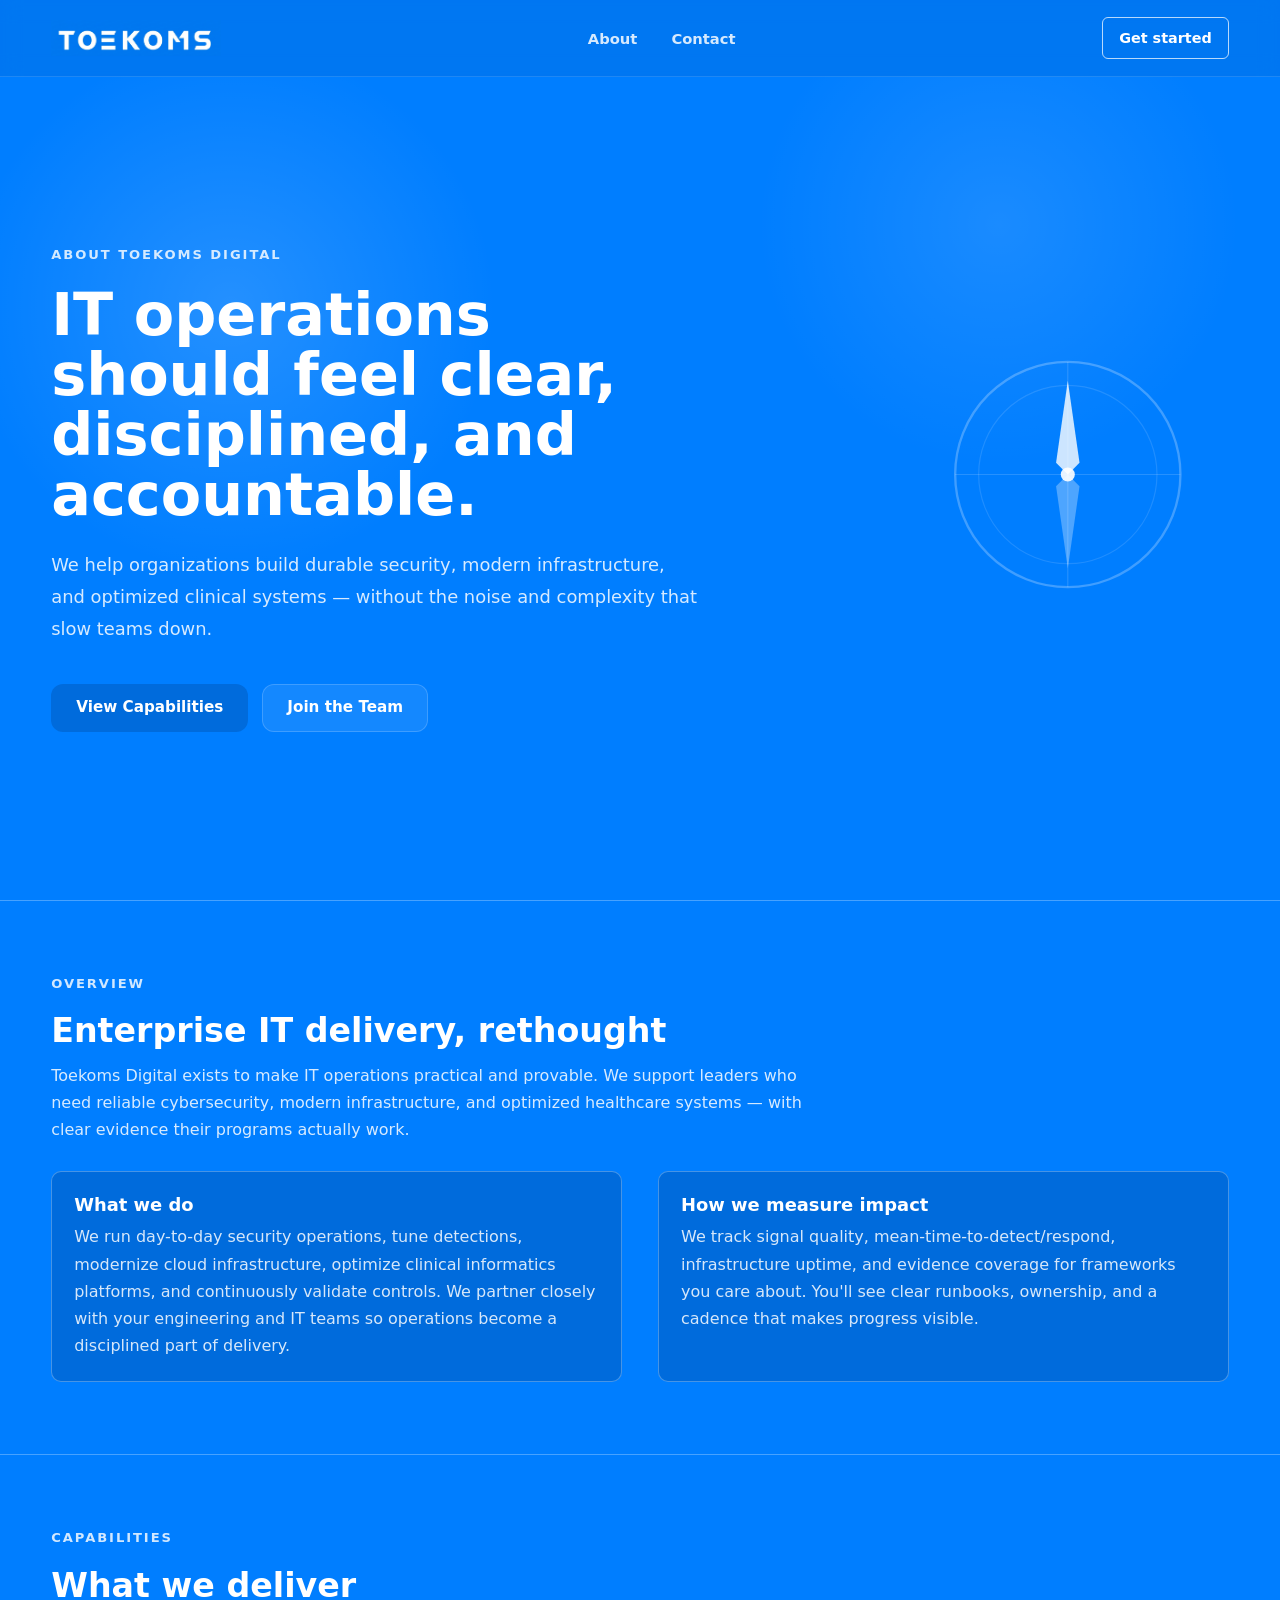
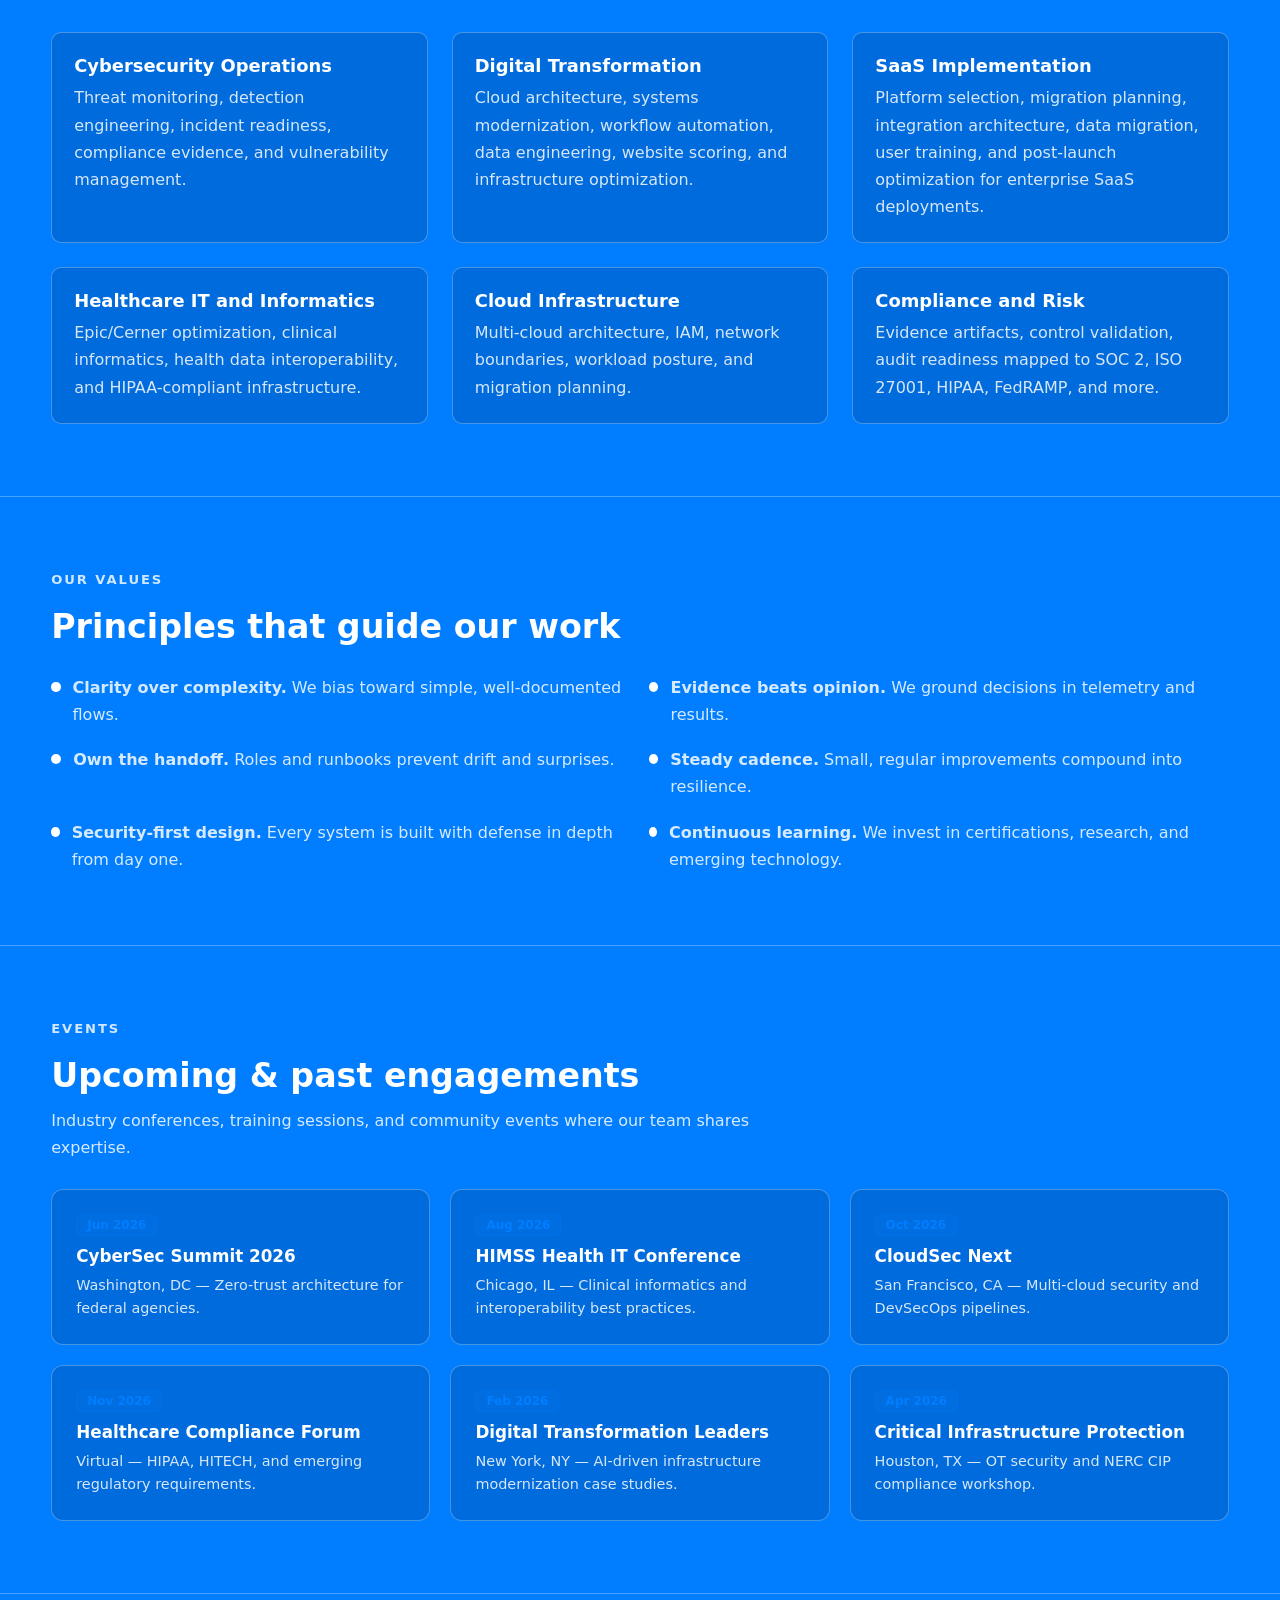
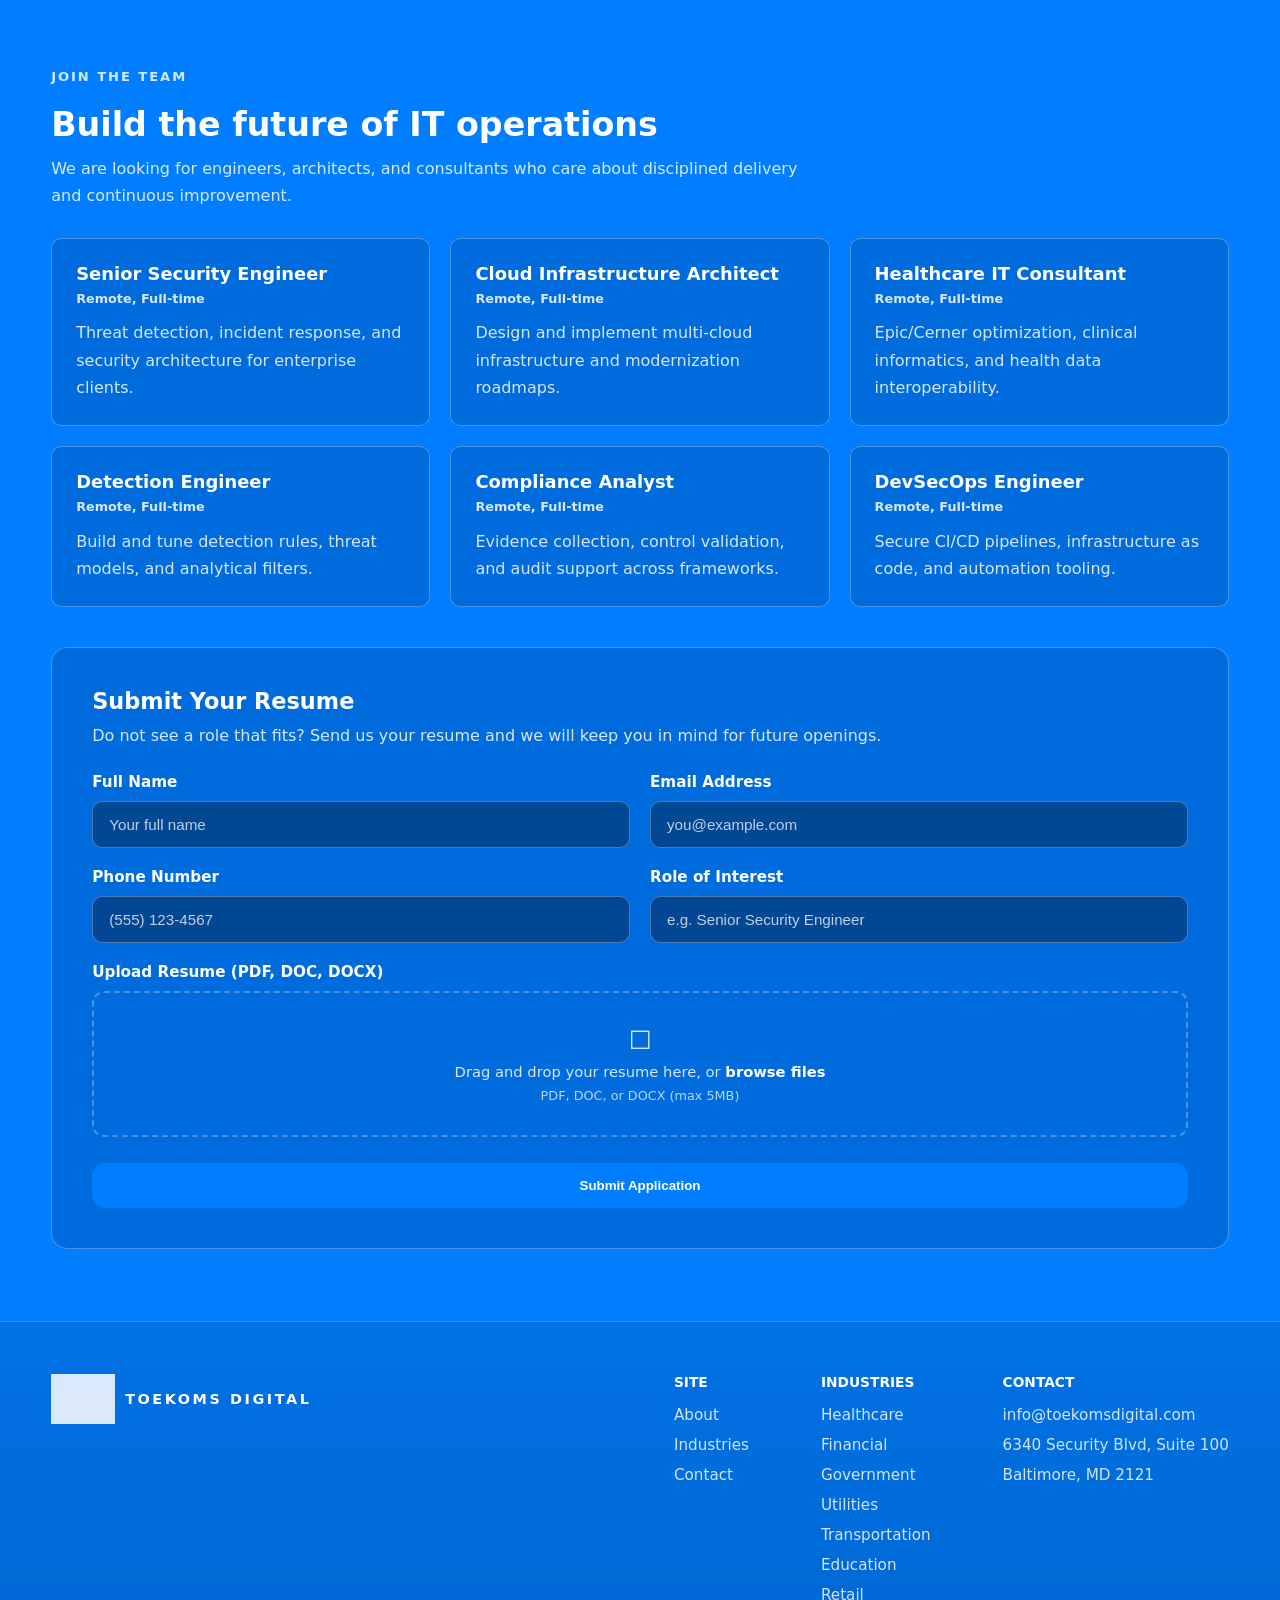
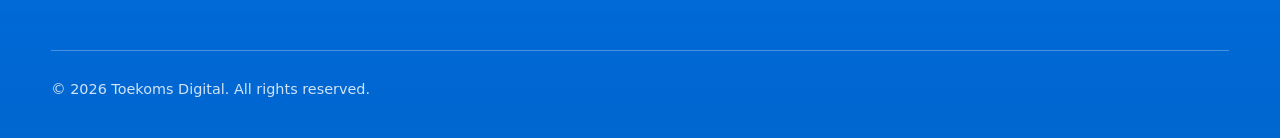
==== commit ee00645c: "fix all comments from client" ====
--- a/about/index.html
+++ b/about/index.html
@@ -5,33 +5,33 @@
     <meta name="viewport" content="width=device-width, initial-scale=1.0" />
     <meta
       name="description"
-      content="About Toekom — enterprise IT operations, cybersecurity, digital transformation, and healthcare IT services."
+      content="About Toekoms Digital — enterprise IT operations, cybersecurity, digital transformation, and healthcare IT services."
     />
-    <link rel="canonical" href="https://toekom.com/about" />
+    <link rel="canonical" href="https://toekomsdigital.com/about" />
     <meta name="theme-color" content="#0b1220" />
     <link rel="icon" href="/assets/images/logos/Toekom - Back Logo (2).png" type="image/png" />
-    <meta property="og:site_name" content="Toekom" />
+    <meta property="og:site_name" content="Toekoms Digital" />
     <meta property="og:type" content="website" />
-    <meta property="og:title" content="About | Toekom" />
-    <meta property="og:description" content="About Toekom — enterprise IT operations, cybersecurity, digital transformation, and healthcare IT services." />
-    <meta property="og:url" content="https://toekom.com/about" />
-    <meta property="og:image" content="https://toekom.com/assets/images/logos/Toekom%20-%20revised%20design%20(2).png" />
+    <meta property="og:title" content="About | Toekoms Digital" />
+    <meta property="og:description" content="About Toekoms Digital — enterprise IT operations, cybersecurity, digital transformation, and healthcare IT services." />
+    <meta property="og:url" content="https://toekomsdigital.com/about" />
+    <meta property="og:image" content="https://toekomsdigital.com/assets/images/logos/Toekom%20-%20revised%20design%20(2).png" />
     <meta name="twitter:card" content="summary_large_image" />
-    <meta name="twitter:title" content="About | Toekom" />
-    <meta name="twitter:description" content="About Toekom — enterprise IT operations, cybersecurity, digital transformation, and healthcare IT services." />
-    <meta name="twitter:image" content="https://toekom.com/assets/images/logos/Toekom%20-%20revised%20design%20(2).png" />
+    <meta name="twitter:title" content="About | Toekoms Digital" />
+    <meta name="twitter:description" content="About Toekoms Digital — enterprise IT operations, cybersecurity, digital transformation, and healthcare IT services." />
+    <meta name="twitter:image" content="https://toekomsdigital.com/assets/images/logos/Toekom%20-%20revised%20design%20(2).png" />
     <link rel="preload" href="/assets/css/main.css" as="style" />
     <link rel="stylesheet" href="/assets/css/main.css" />
     <script type="application/ld+json">
       {
         "@context": "https://schema.org",
         "@type": "WebPage",
-        "name": "About | Toekom",
-        "url": "https://toekom.com/about",
-        "description": "About Toekom — enterprise IT operations, cybersecurity, digital transformation, and healthcare IT services."
+        "name": "About | Toekoms Digital",
+        "url": "https://toekomsdigital.com/about",
+        "description": "About Toekoms Digital — enterprise IT operations, cybersecurity, digital transformation, and healthcare IT services."
       }
     </script>
-    <title>About | Toekom</title>
+    <title>About | Toekoms Digital</title>
   </head>
   <body>
     <header id="navbar-container"></header>
@@ -40,7 +40,7 @@
         <div class="visual-field visual-field-hero"></div>
         <div class="container hero-container">
           <div class="hero-content">
-            <p class="hero-label">About Toekom</p>
+            <p class="hero-label">About Toekoms Digital</p>
             <h1 class="hero-title">IT operations should feel clear, disciplined, and accountable.</h1>
             <p class="hero-description">
               We help organizations build durable security, modern infrastructure, and optimized
@@ -74,7 +74,7 @@
             <p class="section-kicker">Overview</p>
             <h2 class="section-title">Enterprise IT delivery, rethought</h2>
             <p class="section-description">
-              Toekom exists to make IT operations practical and provable. We support
+              Toekoms Digital exists to make IT operations practical and provable. We support
               leaders who need reliable cybersecurity, modern infrastructure, and optimized
               healthcare systems — with clear evidence their programs actually work.
             </p>
@@ -115,10 +115,14 @@
             </div>
             <div class="card">
               <h3>Digital Transformation</h3>
-              <p>Cloud architecture, systems modernization, workflow automation, data engineering, and infrastructure optimization.</p>
-            </div>
-            <div class="card">
-              <h3>Healthcare IT & Informatics</h3>
+              <p>Cloud architecture, systems modernization, workflow automation, data engineering, website scoring, and infrastructure optimization.</p>
+            </div>
+            <div class="card">
+              <h3>SaaS Implementation</h3>
+              <p>Platform selection, migration planning, integration architecture, data migration, user training, and post-launch optimization for enterprise SaaS deployments.</p>
+            </div>
+            <div class="card">
+              <h3>Healthcare IT and Informatics</h3>
               <p>Epic/Cerner optimization, clinical informatics, health data interoperability, and HIPAA-compliant infrastructure.</p>
             </div>
             <div class="card">
@@ -126,12 +130,8 @@
               <p>Multi-cloud architecture, IAM, network boundaries, workload posture, and migration planning.</p>
             </div>
             <div class="card">
-              <h3>Compliance & Risk</h3>
+              <h3>Compliance and Risk</h3>
               <p>Evidence artifacts, control validation, audit readiness mapped to SOC 2, ISO 27001, HIPAA, FedRAMP, and more.</p>
-            </div>
-            <div class="card">
-              <h3>Managed IT Operations</h3>
-              <p>24/7 monitoring, on-call engineering, vendor management, and operational continuity programs.</p>
             </div>
           </div>
         </div>
@@ -225,46 +225,91 @@
             <p class="section-kicker">Join the Team</p>
             <h2 class="section-title">Build the future of IT operations</h2>
             <p class="section-description">
-              We're looking for engineers, architects, and consultants who care about
+              We are looking for engineers, architects, and consultants who care about
               disciplined delivery and continuous improvement.
             </p>
           </header>
           <div class="jobs-grid" data-animate-stagger>
             <div class="card">
               <h3>Senior Security Engineer</h3>
-              <p class="job-meta">Remote · Full-time</p>
+              <p class="job-meta">Remote, Full-time</p>
               <p>Threat detection, incident response, and security architecture for enterprise clients.</p>
             </div>
             <div class="card">
               <h3>Cloud Infrastructure Architect</h3>
-              <p class="job-meta">Remote · Full-time</p>
+              <p class="job-meta">Remote, Full-time</p>
               <p>Design and implement multi-cloud infrastructure and modernization roadmaps.</p>
             </div>
             <div class="card">
               <h3>Healthcare IT Consultant</h3>
-              <p class="job-meta">Remote · Full-time</p>
+              <p class="job-meta">Remote, Full-time</p>
               <p>Epic/Cerner optimization, clinical informatics, and health data interoperability.</p>
             </div>
             <div class="card">
               <h3>Detection Engineer</h3>
-              <p class="job-meta">Remote · Full-time</p>
+              <p class="job-meta">Remote, Full-time</p>
               <p>Build and tune detection rules, threat models, and analytical filters.</p>
             </div>
             <div class="card">
               <h3>Compliance Analyst</h3>
-              <p class="job-meta">Remote · Full-time</p>
+              <p class="job-meta">Remote, Full-time</p>
               <p>Evidence collection, control validation, and audit support across frameworks.</p>
             </div>
             <div class="card">
               <h3>DevSecOps Engineer</h3>
-              <p class="job-meta">Remote · Full-time</p>
+              <p class="job-meta">Remote, Full-time</p>
               <p>Secure CI/CD pipelines, infrastructure as code, and automation tooling.</p>
             </div>
           </div>
-          <div class="cta-strip" data-animate>
-            <p>
-              Don't see a role that fits? <a href="/contact">Send us your resume</a> and we'll keep you in mind for future openings.
-            </p>
+          <div class="resume-upload-section" data-animate>
+            <h3>Submit Your Resume</h3>
+            <p>Do not see a role that fits? Send us your resume and we will keep you in mind for future openings.</p>
+            <form
+              class="resume-form"
+              action="https://formsubmit.co/21melkie00@gmail.com"
+              method="POST"
+              id="resumeForm"
+              enctype="multipart/form-data"
+            >
+              <input type="text" name="_honey" style="display: none" tabindex="-1" autocomplete="off" />
+              <input type="hidden" name="_subject" value="Resume Submission | Toekoms Digital" />
+              <input type="hidden" name="_captcha" value="false" />
+              <input type="hidden" name="_template" value="table" />
+
+              <div class="resume-form-row">
+                <div class="form-group">
+                  <label for="resumeName">Full Name</label>
+                  <input type="text" id="resumeName" name="name" placeholder="Your full name" required />
+                </div>
+                <div class="form-group">
+                  <label for="resumeEmail">Email Address</label>
+                  <input type="email" id="resumeEmail" name="email" placeholder="you@example.com" required />
+                </div>
+              </div>
+              <div class="resume-form-row">
+                <div class="form-group">
+                  <label for="resumePhone">Phone Number</label>
+                  <input type="tel" id="resumePhone" name="phone" placeholder="(555) 123-4567" />
+                </div>
+                <div class="form-group">
+                  <label for="resumeRole">Role of Interest</label>
+                  <input type="text" id="resumeRole" name="role" placeholder="e.g. Senior Security Engineer" />
+                </div>
+              </div>
+              <div class="form-group">
+                <label for="resumeFile">Upload Resume (PDF, DOC, DOCX)</label>
+                <div class="file-upload-area" id="fileUploadArea">
+                  <input type="file" id="resumeFile" name="resume" accept=".pdf,.doc,.docx" required class="file-input" />
+                  <div class="file-upload-label">
+                    <span class="file-upload-icon">&#9744;</span>
+                    <span>Drag and drop your resume here, or <strong>browse files</strong></span>
+                    <span class="file-upload-hint">PDF, DOC, or DOCX (max 5MB)</span>
+                  </div>
+                </div>
+                <p class="file-name" id="fileName"></p>
+              </div>
+              <button type="submit" class="primary-btn">Submit Application</button>
+            </form>
           </div>
         </div>
       </section>
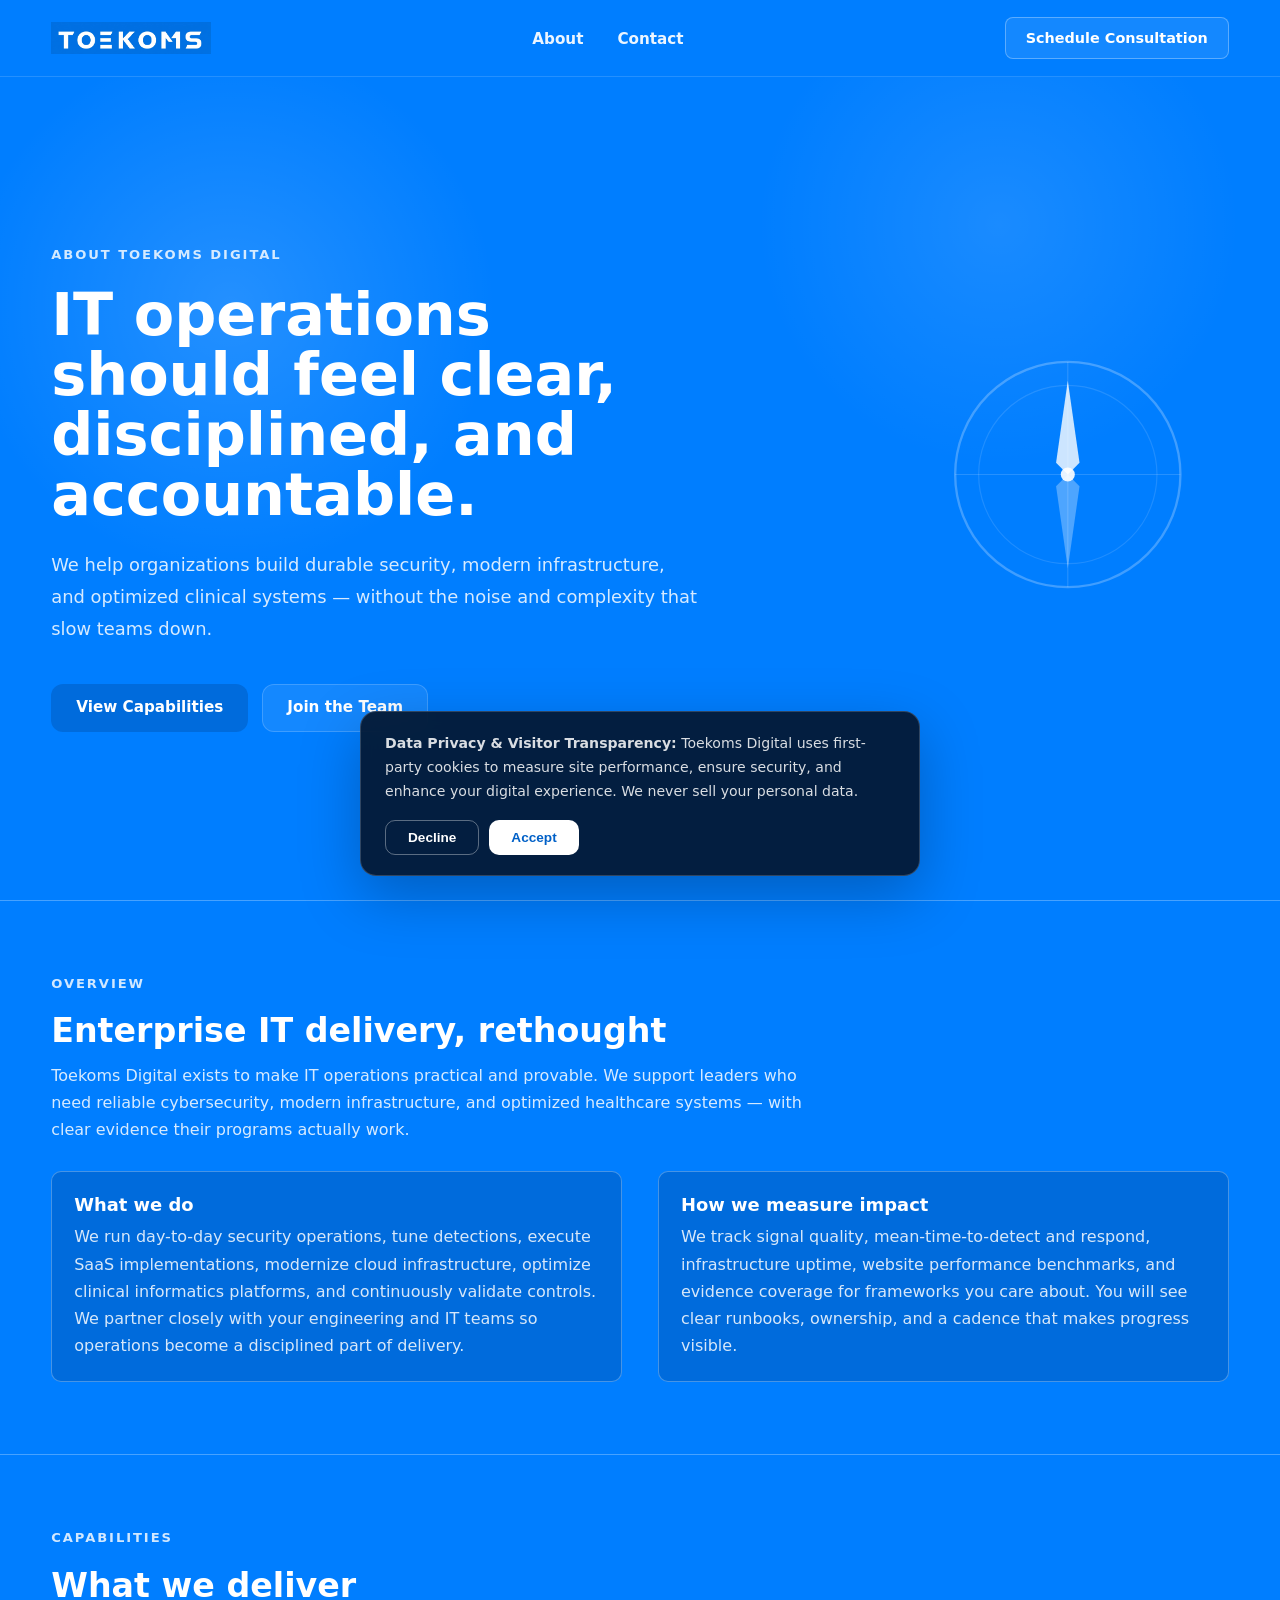
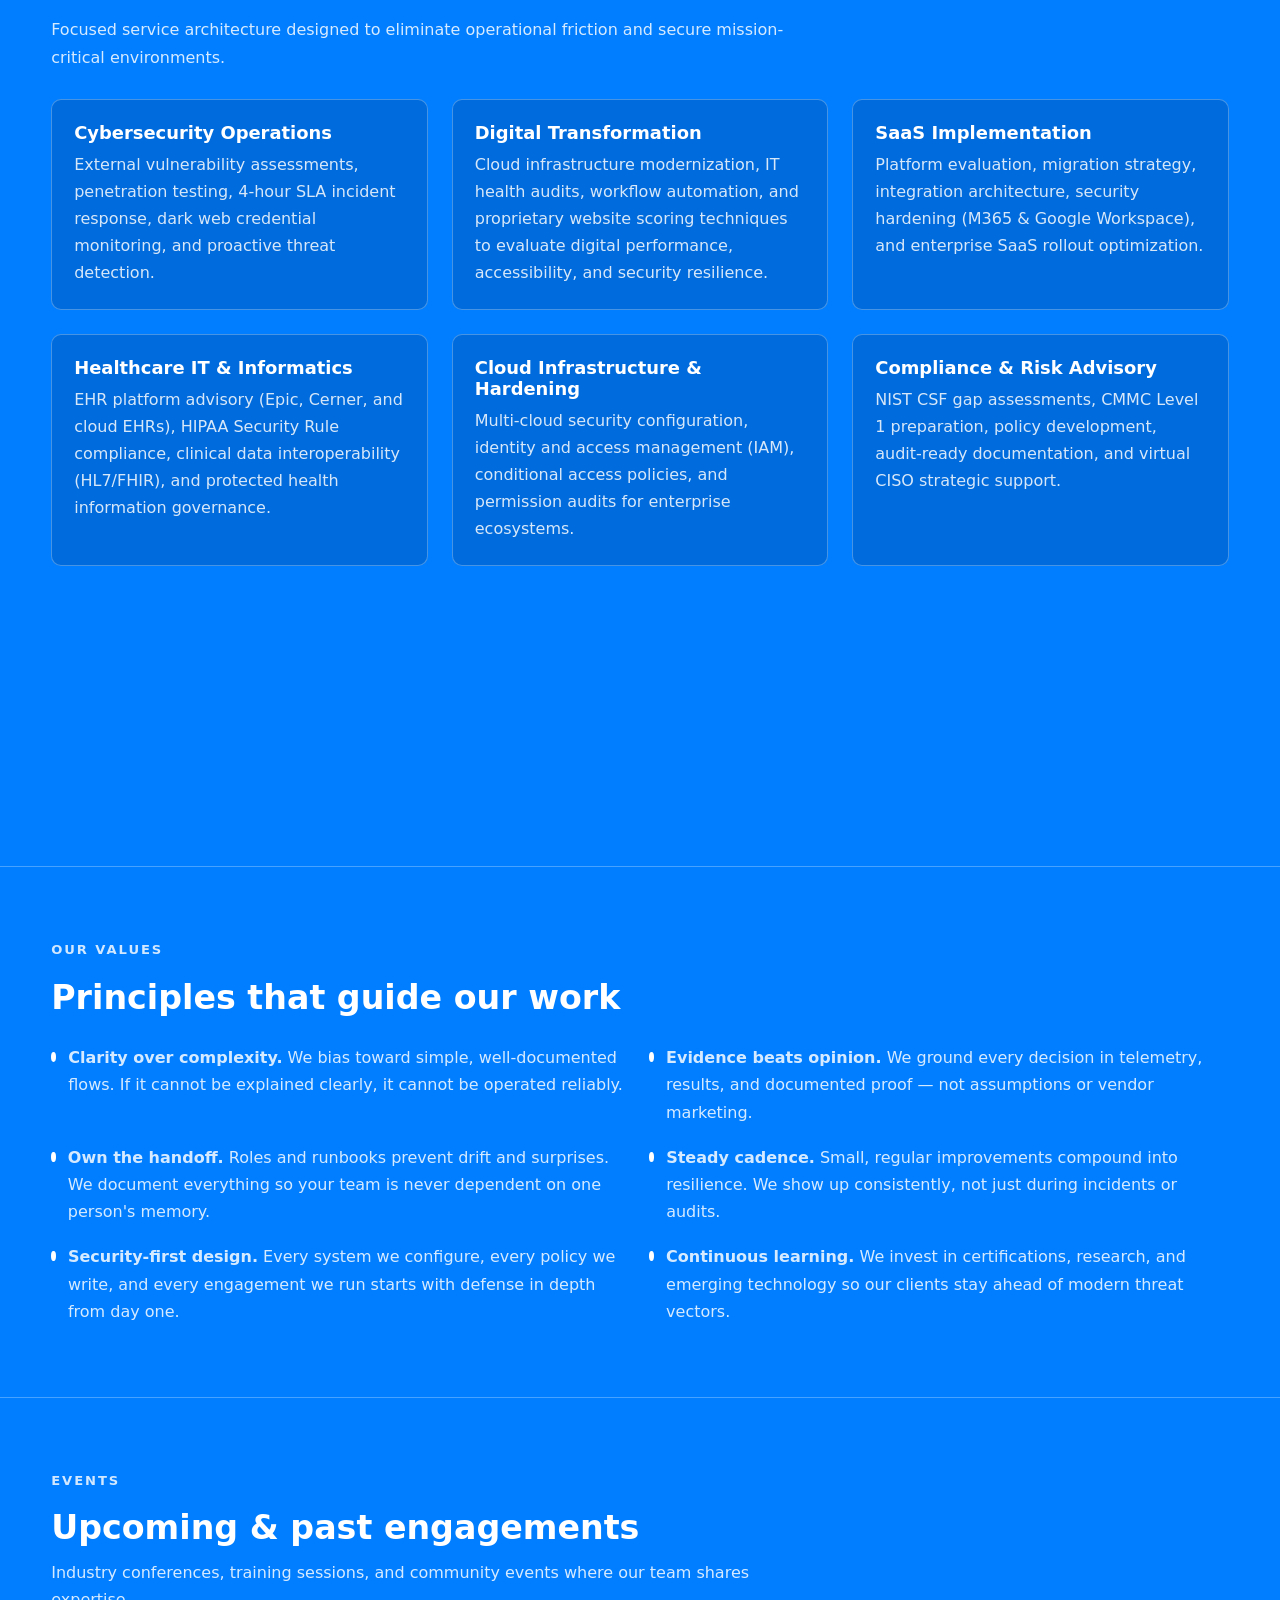
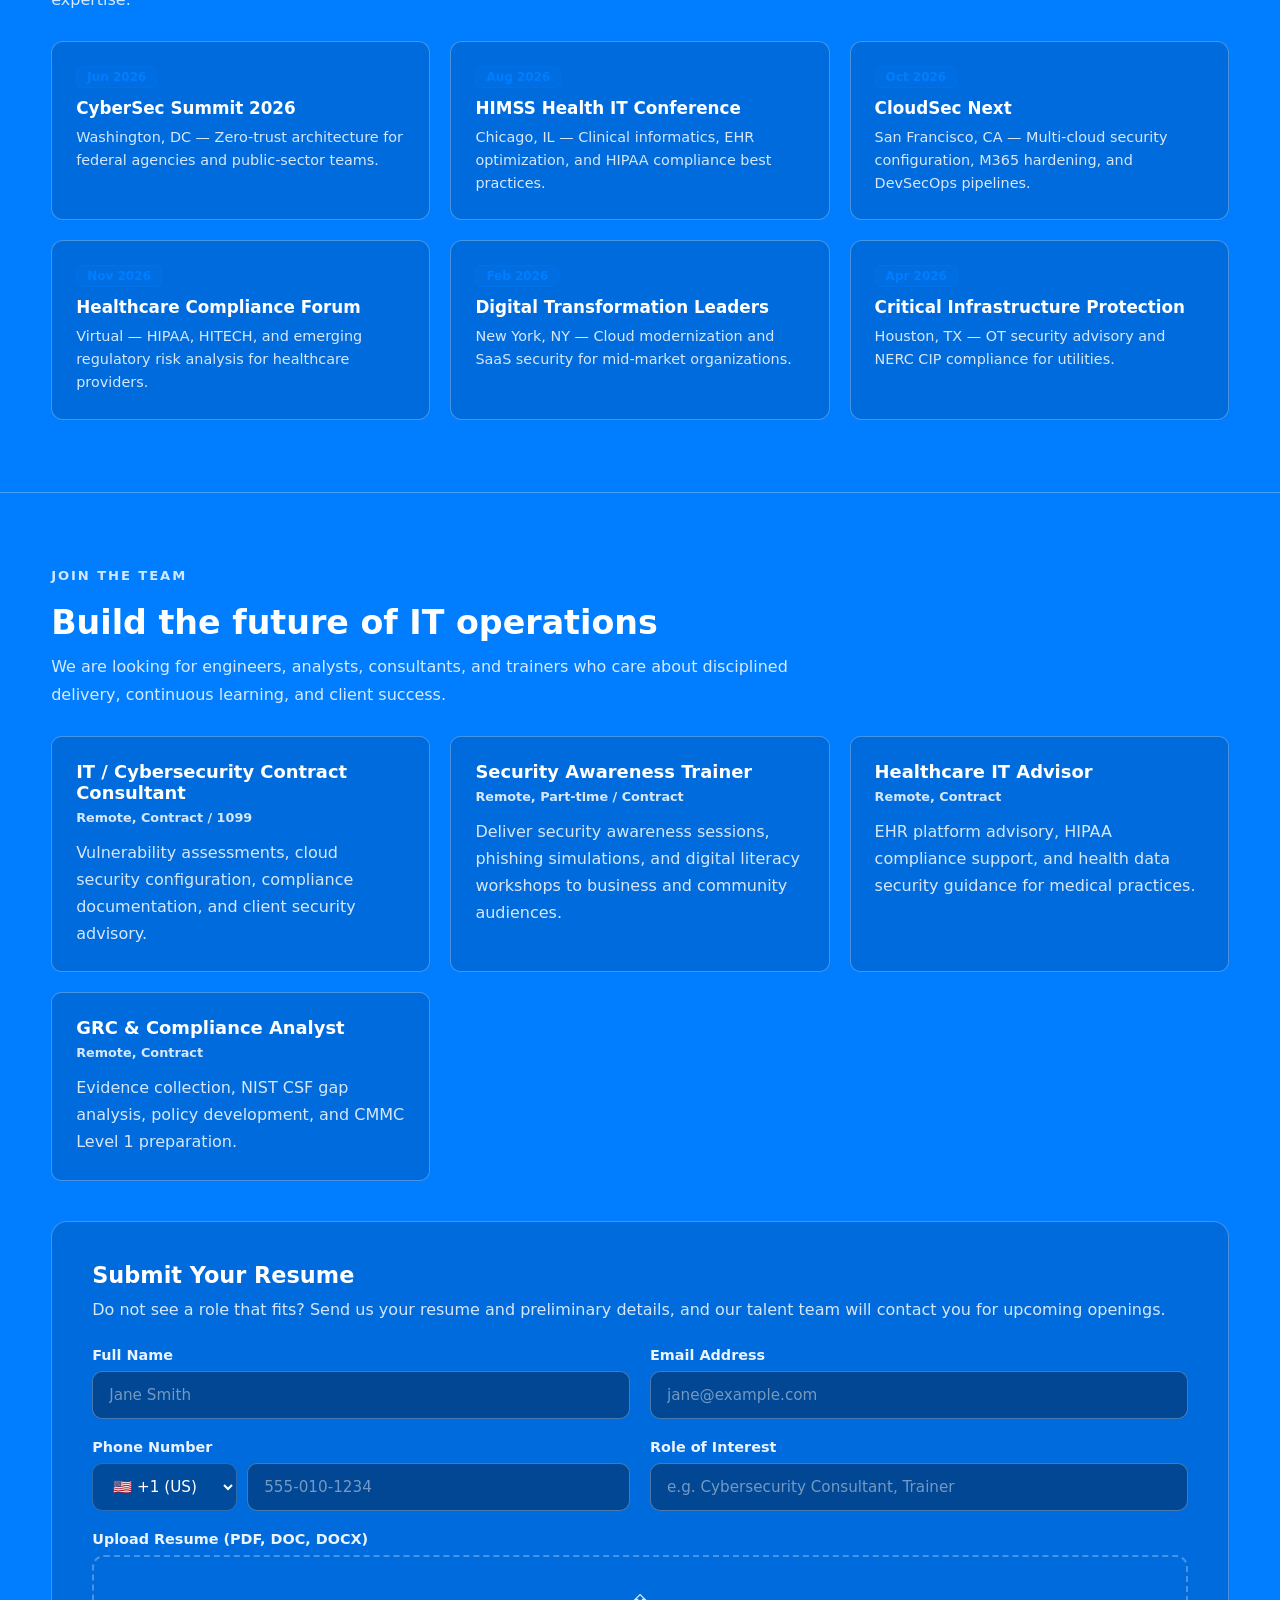
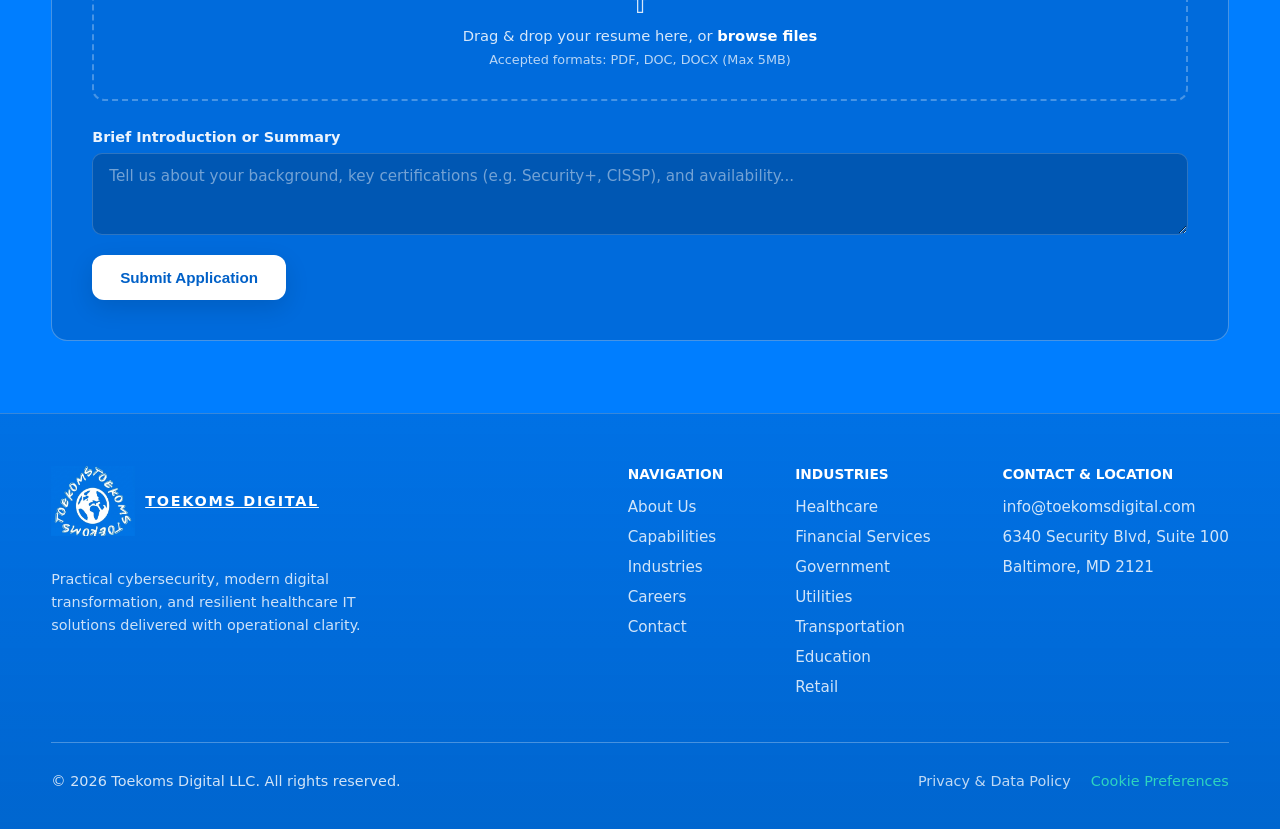
==== commit d822af05: "fix all comments from shaun" ====
--- a/about/index.html
+++ b/about/index.html
@@ -5,11 +5,11 @@
     <meta name="viewport" content="width=device-width, initial-scale=1.0" />
     <meta
       name="description"
-      content="About Toekoms Digital — enterprise IT operations, cybersecurity, digital transformation, and healthcare IT services."
+      content="About Toekoms Digital — enterprise IT operations, cybersecurity, digital transformation, SaaS implementation, and healthcare IT services."
     />
     <link rel="canonical" href="https://toekomsdigital.com/about" />
     <meta name="theme-color" content="#0b1220" />
-    <link rel="icon" href="/assets/images/logos/Toekom - Back Logo (2).png" type="image/png" />
+    <link rel="icon" type="image/svg+xml" href="/assets/images/logos/favicon.svg" />
     <meta property="og:site_name" content="Toekoms Digital" />
     <meta property="og:type" content="website" />
     <meta property="og:title" content="About | Toekoms Digital" />
@@ -28,7 +28,7 @@
         "@type": "WebPage",
         "name": "About | Toekoms Digital",
         "url": "https://toekomsdigital.com/about",
-        "description": "About Toekoms Digital — enterprise IT operations, cybersecurity, digital transformation, and healthcare IT services."
+        "description": "About Toekoms Digital — enterprise IT operations, cybersecurity, digital transformation, SaaS implementation, and healthcare IT services."
       }
     </script>
     <title>About | Toekoms Digital</title>
@@ -36,6 +36,7 @@
   <body>
     <header id="navbar-container"></header>
     <main>
+      <!-- PAGE HERO -->
       <section class="hero page-hero">
         <div class="visual-field visual-field-hero"></div>
         <div class="container hero-container">
@@ -67,7 +68,7 @@
         </div>
       </section>
 
-      <!-- Overview -->
+      <!-- OVERVIEW -->
       <section class="section">
         <div class="container">
           <header class="section-header">
@@ -83,8 +84,8 @@
             <div class="card">
               <h3>What we do</h3>
               <p>
-                We run day-to-day security operations, tune detections, modernize cloud
-                infrastructure, optimize clinical informatics platforms, and continuously
+                We run day-to-day security operations, tune detections, execute SaaS implementations,
+                modernize cloud infrastructure, optimize clinical informatics platforms, and continuously
                 validate controls. We partner closely with your engineering and IT teams
                 so operations become a disciplined part of delivery.
               </p>
@@ -92,8 +93,8 @@
             <div class="card">
               <h3>How we measure impact</h3>
               <p>
-                We track signal quality, mean-time-to-detect/respond, infrastructure
-                uptime, and evidence coverage for frameworks you care about. You'll see
+                We track signal quality, mean-time-to-detect and respond, infrastructure
+                uptime, website performance benchmarks, and evidence coverage for frameworks you care about. You will see
                 clear runbooks, ownership, and a cadence that makes progress visible.
               </p>
             </div>
@@ -101,43 +102,58 @@
         </div>
       </section>
 
-      <!-- Capabilities -->
+      <!-- CAPABILITIES -->
       <section class="section" id="capabilities">
         <div class="container">
           <header class="section-header">
             <p class="section-kicker">Capabilities</p>
             <h2 class="section-title">What we deliver</h2>
+            <p class="section-description">
+              Focused service architecture designed to eliminate operational friction and secure mission-critical environments.
+            </p>
           </header>
           <div class="grid-3" data-animate-stagger>
             <div class="card">
               <h3>Cybersecurity Operations</h3>
-              <p>Threat monitoring, detection engineering, incident readiness, compliance evidence, and vulnerability management.</p>
+              <p>External vulnerability assessments, penetration testing, 4-hour SLA incident response, dark web credential monitoring, and proactive threat detection.</p>
             </div>
             <div class="card">
               <h3>Digital Transformation</h3>
-              <p>Cloud architecture, systems modernization, workflow automation, data engineering, website scoring, and infrastructure optimization.</p>
+              <p>Cloud infrastructure modernization, IT health audits, workflow automation, and proprietary website scoring techniques to evaluate digital performance, accessibility, and security resilience.</p>
             </div>
             <div class="card">
               <h3>SaaS Implementation</h3>
-              <p>Platform selection, migration planning, integration architecture, data migration, user training, and post-launch optimization for enterprise SaaS deployments.</p>
-            </div>
-            <div class="card">
-              <h3>Healthcare IT and Informatics</h3>
-              <p>Epic/Cerner optimization, clinical informatics, health data interoperability, and HIPAA-compliant infrastructure.</p>
-            </div>
-            <div class="card">
-              <h3>Cloud Infrastructure</h3>
-              <p>Multi-cloud architecture, IAM, network boundaries, workload posture, and migration planning.</p>
-            </div>
-            <div class="card">
-              <h3>Compliance and Risk</h3>
-              <p>Evidence artifacts, control validation, audit readiness mapped to SOC 2, ISO 27001, HIPAA, FedRAMP, and more.</p>
-            </div>
-          </div>
-        </div>
-      </section>
-
-      <!-- Values -->
+              <p>Platform evaluation, migration strategy, integration architecture, security hardening (M365 &amp; Google Workspace), and enterprise SaaS rollout optimization.</p>
+            </div>
+            <div class="card">
+              <h3>Healthcare IT &amp; Informatics</h3>
+              <p>EHR platform advisory (Epic, Cerner, and cloud EHRs), HIPAA Security Rule compliance, clinical data interoperability (HL7/FHIR), and protected health information governance.</p>
+            </div>
+            <div class="card">
+              <h3>Cloud Infrastructure &amp; Hardening</h3>
+              <p>Multi-cloud security configuration, identity and access management (IAM), conditional access policies, and permission audits for enterprise ecosystems.</p>
+            </div>
+            <div class="card">
+              <h3>Compliance &amp; Risk Advisory</h3>
+              <p>NIST CSF gap assessments, CMMC Level 1 preparation, policy development, audit-ready documentation, and virtual CISO strategic support.</p>
+            </div>
+            <div class="card">
+              <h3>Cybersecurity Certification Training</h3>
+              <p>Structured exam preparation coaching for CompTIA A+, Network+, Security+, and CISSP with personalized study roadmaps and practical lab scenarios.</p>
+            </div>
+            <div class="card">
+              <h3>Digital Literacy &amp; Security Awareness</h3>
+              <p>Organization-wide phishing simulations, password hygiene workshops, social engineering defense, and community digital literacy programs.</p>
+            </div>
+            <div class="card">
+              <h3>Curriculum Design &amp; Staff Augmentation</h3>
+              <p>Custom training pathway design for enterprise stacks, paired with vetted contract IT and cybersecurity placements for surge capacity.</p>
+            </div>
+          </div>
+        </div>
+      </section>
+
+      <!-- VALUES -->
       <section class="section" id="values">
         <div class="container">
           <header class="section-header">
@@ -147,38 +163,38 @@
           <div class="values-list" data-animate-stagger>
             <div class="value-item">
               <span class="dot"></span>
-              <p><strong>Clarity over complexity.</strong> We bias toward simple, well-documented flows.</p>
-            </div>
-            <div class="value-item">
-              <span class="dot"></span>
-              <p><strong>Evidence beats opinion.</strong> We ground decisions in telemetry and results.</p>
-            </div>
-            <div class="value-item">
-              <span class="dot"></span>
-              <p><strong>Own the handoff.</strong> Roles and runbooks prevent drift and surprises.</p>
-            </div>
-            <div class="value-item">
-              <span class="dot"></span>
-              <p><strong>Steady cadence.</strong> Small, regular improvements compound into resilience.</p>
-            </div>
-            <div class="value-item">
-              <span class="dot"></span>
-              <p><strong>Security-first design.</strong> Every system is built with defense in depth from day one.</p>
-            </div>
-            <div class="value-item">
-              <span class="dot"></span>
-              <p><strong>Continuous learning.</strong> We invest in certifications, research, and emerging technology.</p>
-            </div>
-          </div>
-        </div>
-      </section>
-
-      <!-- Events -->
+              <p><strong>Clarity over complexity.</strong> We bias toward simple, well-documented flows. If it cannot be explained clearly, it cannot be operated reliably.</p>
+            </div>
+            <div class="value-item">
+              <span class="dot"></span>
+              <p><strong>Evidence beats opinion.</strong> We ground every decision in telemetry, results, and documented proof — not assumptions or vendor marketing.</p>
+            </div>
+            <div class="value-item">
+              <span class="dot"></span>
+              <p><strong>Own the handoff.</strong> Roles and runbooks prevent drift and surprises. We document everything so your team is never dependent on one person's memory.</p>
+            </div>
+            <div class="value-item">
+              <span class="dot"></span>
+              <p><strong>Steady cadence.</strong> Small, regular improvements compound into resilience. We show up consistently, not just during incidents or audits.</p>
+            </div>
+            <div class="value-item">
+              <span class="dot"></span>
+              <p><strong>Security-first design.</strong> Every system we configure, every policy we write, and every engagement we run starts with defense in depth from day one.</p>
+            </div>
+            <div class="value-item">
+              <span class="dot"></span>
+              <p><strong>Continuous learning.</strong> We invest in certifications, research, and emerging technology so our clients stay ahead of modern threat vectors.</p>
+            </div>
+          </div>
+        </div>
+      </section>
+
+      <!-- EVENTS -->
       <section class="section" id="events">
         <div class="container">
           <header class="section-header">
             <p class="section-kicker">Events</p>
-            <h2 class="section-title">Upcoming & past engagements</h2>
+            <h2 class="section-title">Upcoming &amp; past engagements</h2>
             <p class="section-description">
               Industry conferences, training sessions, and community events where our team shares expertise.
             </p>
@@ -187,91 +203,83 @@
             <div class="event-card">
               <span class="event-date">Jun 2026</span>
               <h3>CyberSec Summit 2026</h3>
-              <p>Washington, DC — Zero-trust architecture for federal agencies.</p>
+              <p>Washington, DC — Zero-trust architecture for federal agencies and public-sector teams.</p>
             </div>
             <div class="event-card">
               <span class="event-date">Aug 2026</span>
               <h3>HIMSS Health IT Conference</h3>
-              <p>Chicago, IL — Clinical informatics and interoperability best practices.</p>
+              <p>Chicago, IL — Clinical informatics, EHR optimization, and HIPAA compliance best practices.</p>
             </div>
             <div class="event-card">
               <span class="event-date">Oct 2026</span>
               <h3>CloudSec Next</h3>
-              <p>San Francisco, CA — Multi-cloud security and DevSecOps pipelines.</p>
+              <p>San Francisco, CA — Multi-cloud security configuration, M365 hardening, and DevSecOps pipelines.</p>
             </div>
             <div class="event-card">
               <span class="event-date">Nov 2026</span>
               <h3>Healthcare Compliance Forum</h3>
-              <p>Virtual — HIPAA, HITECH, and emerging regulatory requirements.</p>
+              <p>Virtual — HIPAA, HITECH, and emerging regulatory risk analysis for healthcare providers.</p>
             </div>
             <div class="event-card">
               <span class="event-date">Feb 2026</span>
               <h3>Digital Transformation Leaders</h3>
-              <p>New York, NY — AI-driven infrastructure modernization case studies.</p>
+              <p>New York, NY — Cloud modernization and SaaS security for mid-market organizations.</p>
             </div>
             <div class="event-card">
               <span class="event-date">Apr 2026</span>
               <h3>Critical Infrastructure Protection</h3>
-              <p>Houston, TX — OT security and NERC CIP compliance workshop.</p>
-            </div>
-          </div>
-        </div>
-      </section>
-
-      <!-- Join the Team -->
+              <p>Houston, TX — OT security advisory and NERC CIP compliance for utilities.</p>
+            </div>
+          </div>
+        </div>
+      </section>
+
+      <!-- JOIN THE TEAM -->
       <section class="section" id="team">
         <div class="container">
           <header class="section-header">
             <p class="section-kicker">Join the Team</p>
             <h2 class="section-title">Build the future of IT operations</h2>
             <p class="section-description">
-              We are looking for engineers, architects, and consultants who care about
-              disciplined delivery and continuous improvement.
+              We are looking for engineers, analysts, consultants, and trainers who care about
+              disciplined delivery, continuous learning, and client success.
             </p>
           </header>
           <div class="jobs-grid" data-animate-stagger>
             <div class="card">
-              <h3>Senior Security Engineer</h3>
-              <p class="job-meta">Remote, Full-time</p>
-              <p>Threat detection, incident response, and security architecture for enterprise clients.</p>
-            </div>
-            <div class="card">
-              <h3>Cloud Infrastructure Architect</h3>
-              <p class="job-meta">Remote, Full-time</p>
-              <p>Design and implement multi-cloud infrastructure and modernization roadmaps.</p>
-            </div>
-            <div class="card">
-              <h3>Healthcare IT Consultant</h3>
-              <p class="job-meta">Remote, Full-time</p>
-              <p>Epic/Cerner optimization, clinical informatics, and health data interoperability.</p>
-            </div>
-            <div class="card">
-              <h3>Detection Engineer</h3>
-              <p class="job-meta">Remote, Full-time</p>
-              <p>Build and tune detection rules, threat models, and analytical filters.</p>
-            </div>
-            <div class="card">
-              <h3>Compliance Analyst</h3>
-              <p class="job-meta">Remote, Full-time</p>
-              <p>Evidence collection, control validation, and audit support across frameworks.</p>
-            </div>
-            <div class="card">
-              <h3>DevSecOps Engineer</h3>
-              <p class="job-meta">Remote, Full-time</p>
-              <p>Secure CI/CD pipelines, infrastructure as code, and automation tooling.</p>
-            </div>
-          </div>
+              <h3>IT / Cybersecurity Contract Consultant</h3>
+              <p class="job-meta">Remote, Contract / 1099</p>
+              <p>Vulnerability assessments, cloud security configuration, compliance documentation, and client security advisory.</p>
+            </div>
+            <div class="card">
+              <h3>Security Awareness Trainer</h3>
+              <p class="job-meta">Remote, Part-time / Contract</p>
+              <p>Deliver security awareness sessions, phishing simulations, and digital literacy workshops to business and community audiences.</p>
+            </div>
+            <div class="card">
+              <h3>Healthcare IT Advisor</h3>
+              <p class="job-meta">Remote, Contract</p>
+              <p>EHR platform advisory, HIPAA compliance support, and health data security guidance for medical practices.</p>
+            </div>
+            <div class="card">
+              <h3>GRC &amp; Compliance Analyst</h3>
+              <p class="job-meta">Remote, Contract</p>
+              <p>Evidence collection, NIST CSF gap analysis, policy development, and CMMC Level 1 preparation.</p>
+            </div>
+          </div>
+
+          <!-- RESUME SUBMISSION FLOW -->
           <div class="resume-upload-section" data-animate>
             <h3>Submit Your Resume</h3>
-            <p>Do not see a role that fits? Send us your resume and we will keep you in mind for future openings.</p>
+            <p>Do not see a role that fits? Send us your resume and preliminary details, and our talent team will contact you for upcoming openings.</p>
             <form
               class="resume-form"
-              action="https://formsubmit.co/21melkie00@gmail.com"
+              action="https://formsubmit.co/info@toekomsdigital.com"
               method="POST"
               id="resumeForm"
               enctype="multipart/form-data"
             >
-              <input type="text" name="_honey" style="display: none" tabindex="-1" autocomplete="off" />
+              <input type="text" name="_honey" style="display: none !important" tabindex="-1" autocomplete="off" />
               <input type="hidden" name="_subject" value="Resume Submission | Toekoms Digital" />
               <input type="hidden" name="_captcha" value="false" />
               <input type="hidden" name="_template" value="table" />
@@ -279,36 +287,60 @@
               <div class="resume-form-row">
                 <div class="form-group">
                   <label for="resumeName">Full Name</label>
-                  <input type="text" id="resumeName" name="name" placeholder="Your full name" required />
+                  <input type="text" id="resumeName" name="name" placeholder="Jane Smith" required />
                 </div>
                 <div class="form-group">
                   <label for="resumeEmail">Email Address</label>
-                  <input type="email" id="resumeEmail" name="email" placeholder="you@example.com" required />
+                  <input type="email" id="resumeEmail" name="email" placeholder="jane@example.com" required />
                 </div>
               </div>
+
               <div class="resume-form-row">
                 <div class="form-group">
                   <label for="resumePhone">Phone Number</label>
-                  <input type="tel" id="resumePhone" name="phone" placeholder="(555) 123-4567" />
+                  <div class="phone-input-group">
+                    <select id="resumeCountryCode" name="countryCode" class="country-code-select" aria-label="Country Code">
+                      <option value="+1">🇺🇸 +1 (US)</option>
+                      <option value="+1-CA">🇨🇦 +1 (Canada)</option>
+                      <option value="+44">🇬🇧 +44 (UK)</option>
+                      <option value="+971">🇦🇪 +971 (UAE)</option>
+                      <option value="+61">🇦🇺 +61 (Australia)</option>
+                      <option value="+49">🇩🇪 +49 (Germany)</option>
+                      <option value="+33">🇫🇷 +33 (France)</option>
+                      <option value="+91">🇮🇳 +91 (India)</option>
+                      <option value="+81">🇯🇵 +81 (Japan)</option>
+                      <option value="+234">🇳🇬 +234 (Nigeria)</option>
+                      <option value="+254">🇰🇪 +254 (Kenya)</option>
+                      <option value="+27">🇿🇦 +27 (South Africa)</option>
+                    </select>
+                    <input type="tel" id="resumePhone" name="phone" placeholder="555-010-1234" />
+                  </div>
                 </div>
                 <div class="form-group">
                   <label for="resumeRole">Role of Interest</label>
-                  <input type="text" id="resumeRole" name="role" placeholder="e.g. Senior Security Engineer" />
+                  <input type="text" id="resumeRole" name="role" placeholder="e.g. Cybersecurity Consultant, Trainer" />
                 </div>
               </div>
+
               <div class="form-group">
                 <label for="resumeFile">Upload Resume (PDF, DOC, DOCX)</label>
                 <div class="file-upload-area" id="fileUploadArea">
                   <input type="file" id="resumeFile" name="resume" accept=".pdf,.doc,.docx" required class="file-input" />
                   <div class="file-upload-label">
-                    <span class="file-upload-icon">&#9744;</span>
-                    <span>Drag and drop your resume here, or <strong>browse files</strong></span>
-                    <span class="file-upload-hint">PDF, DOC, or DOCX (max 5MB)</span>
+                    <span class="file-upload-icon">&#8679;</span>
+                    <span>Drag &amp; drop your resume here, or <strong>browse files</strong></span>
+                    <span class="file-upload-hint">Accepted formats: PDF, DOC, DOCX (Max 5MB)</span>
                   </div>
                 </div>
-                <p class="file-name" id="fileName"></p>
+                <p class="file-name" id="fileName" style="margin-top: 8px; font-size: 0.88rem; color: #2dd4bf;"></p>
               </div>
-              <button type="submit" class="primary-btn">Submit Application</button>
+
+              <div class="form-group">
+                <label for="resumeNotes">Brief Introduction or Summary</label>
+                <textarea id="resumeNotes" name="notes" rows="3" placeholder="Tell us about your background, key certifications (e.g. Security+, CISSP), and availability..."></textarea>
+              </div>
+
+              <button type="submit" class="primary-btn button-animated">Submit Application</button>
             </form>
           </div>
         </div>
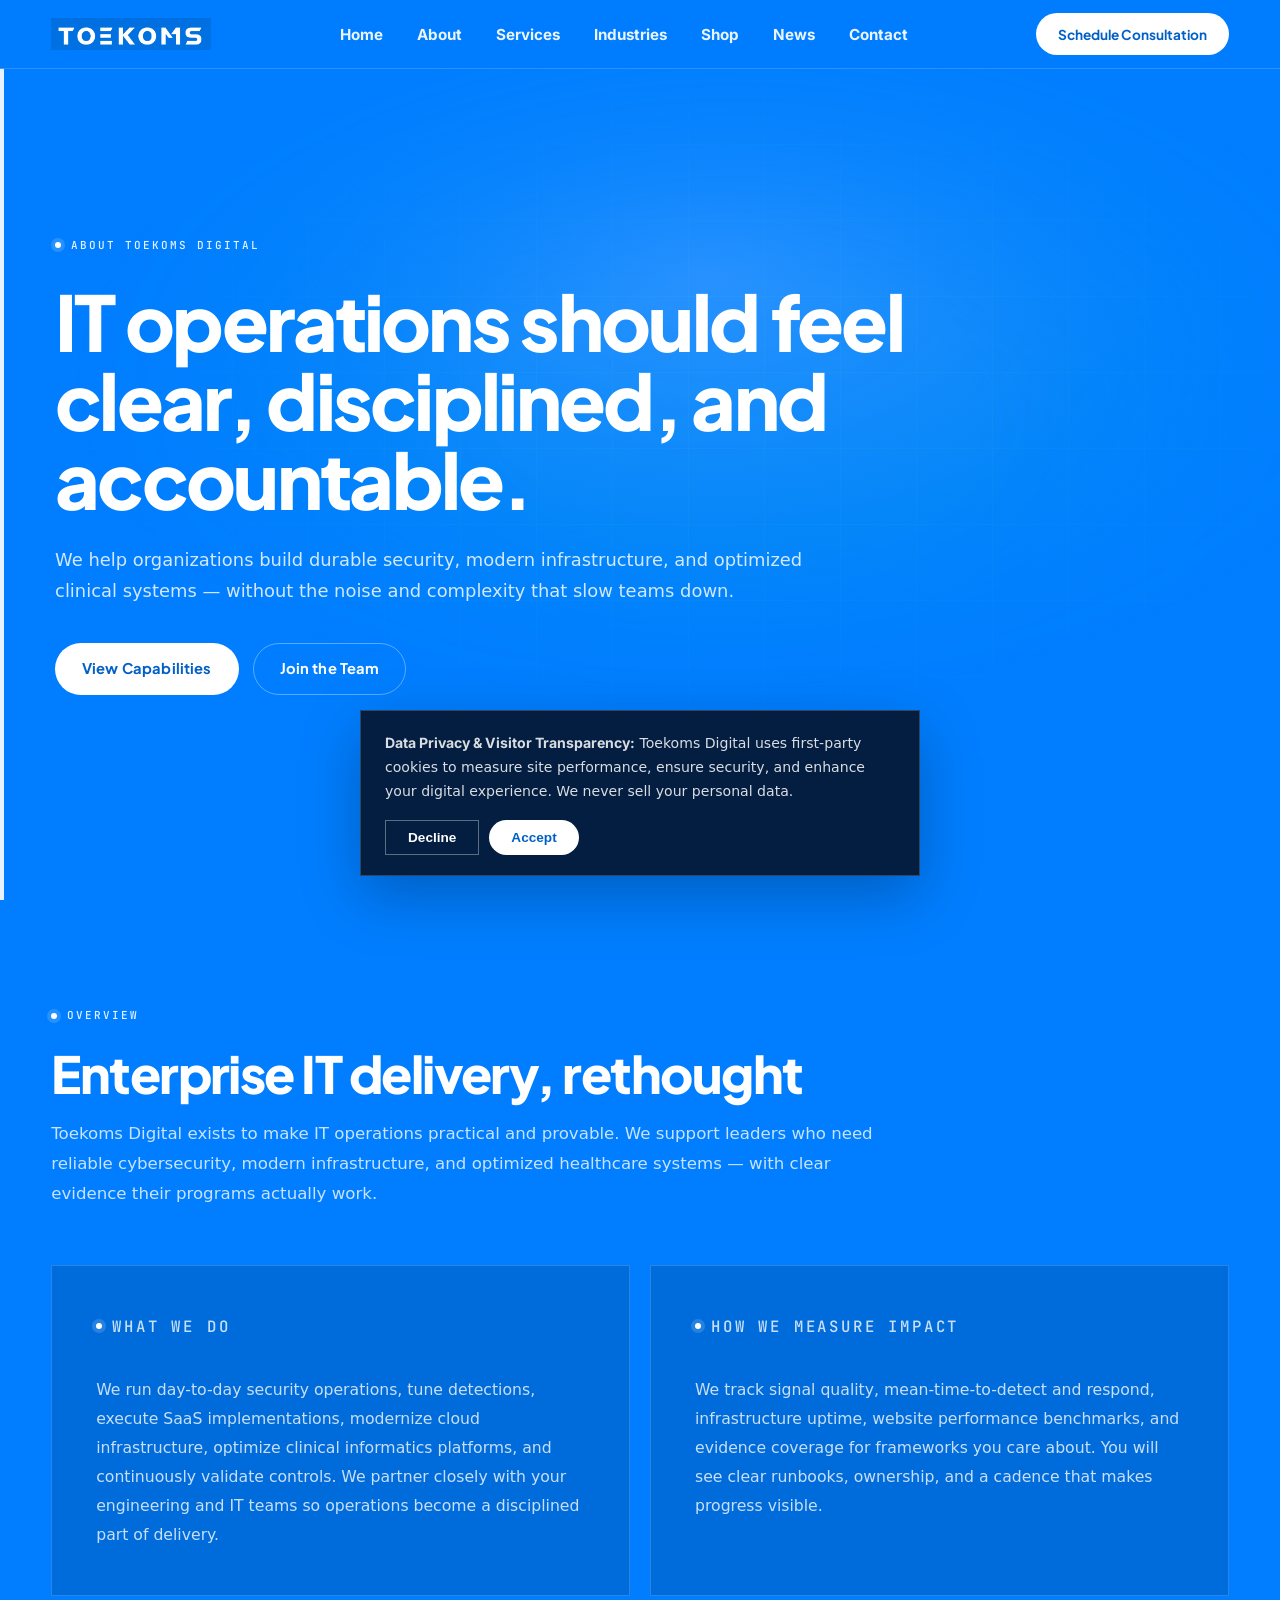
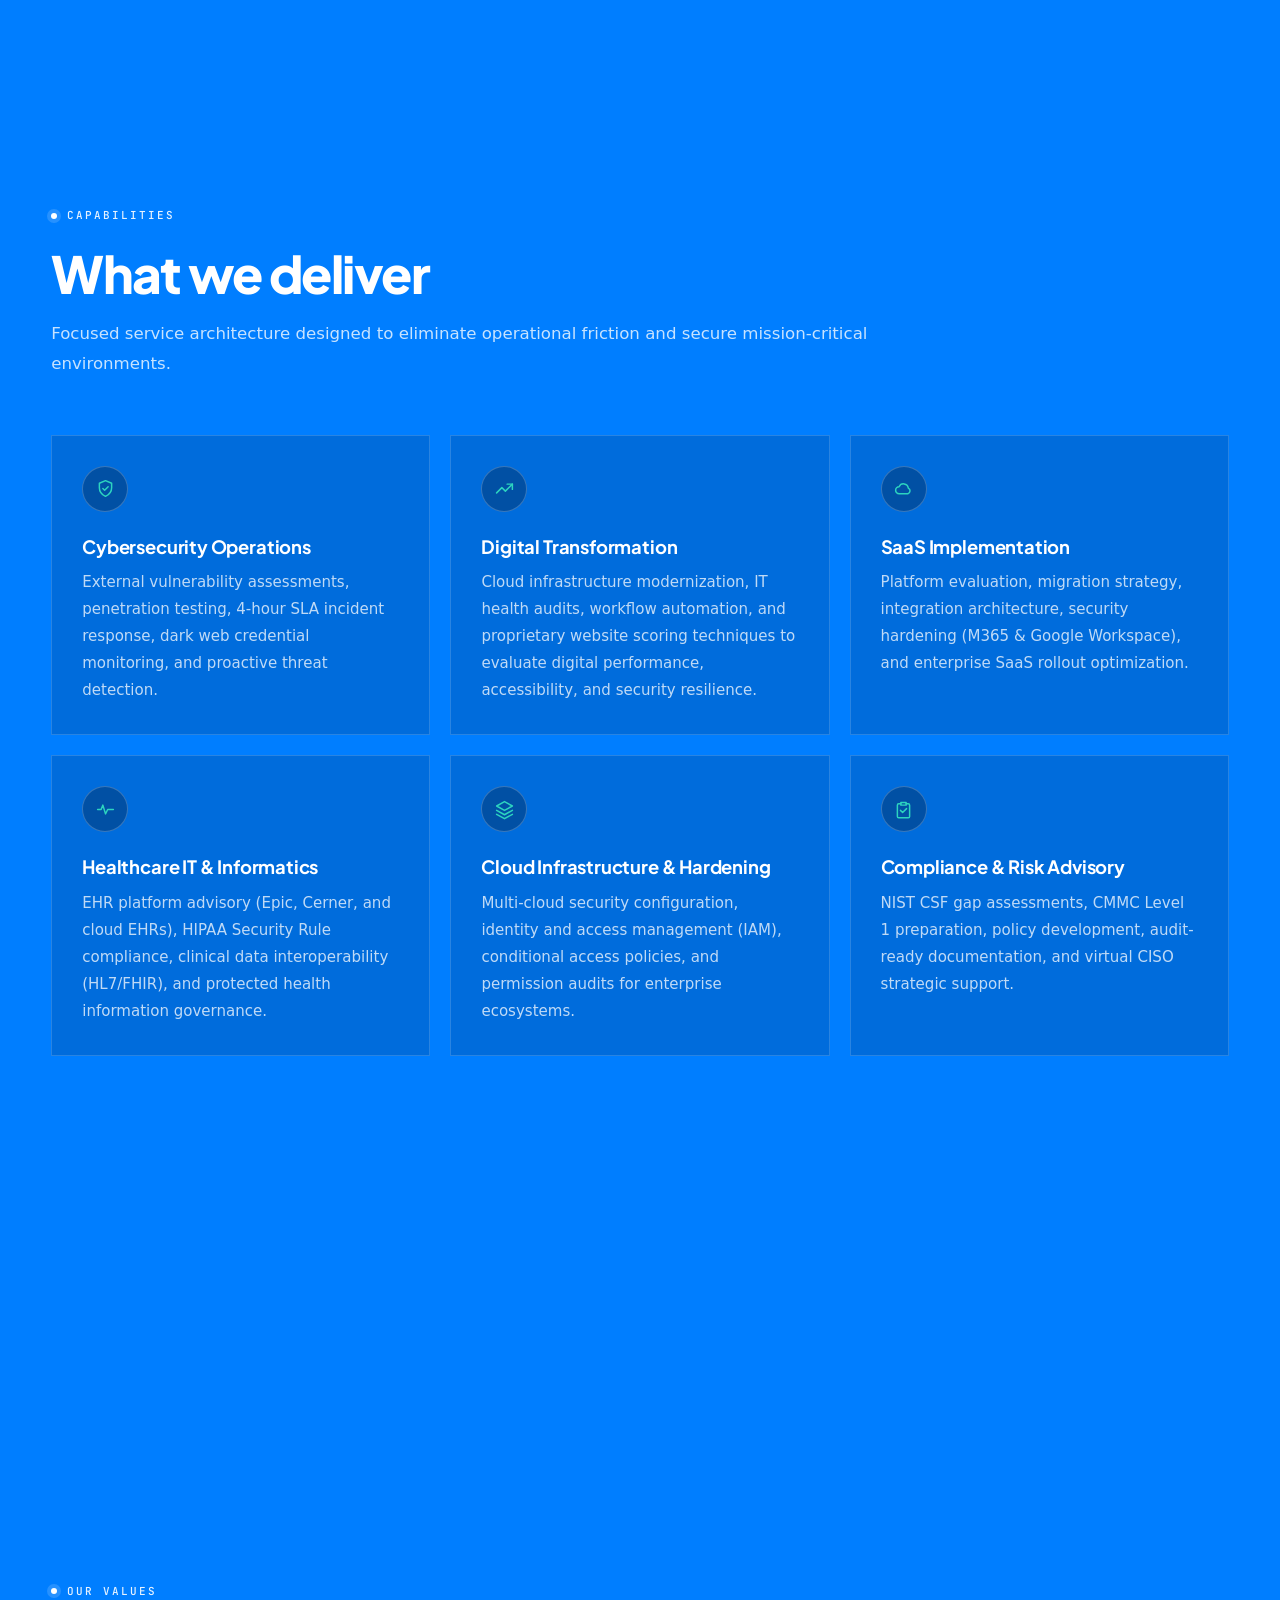
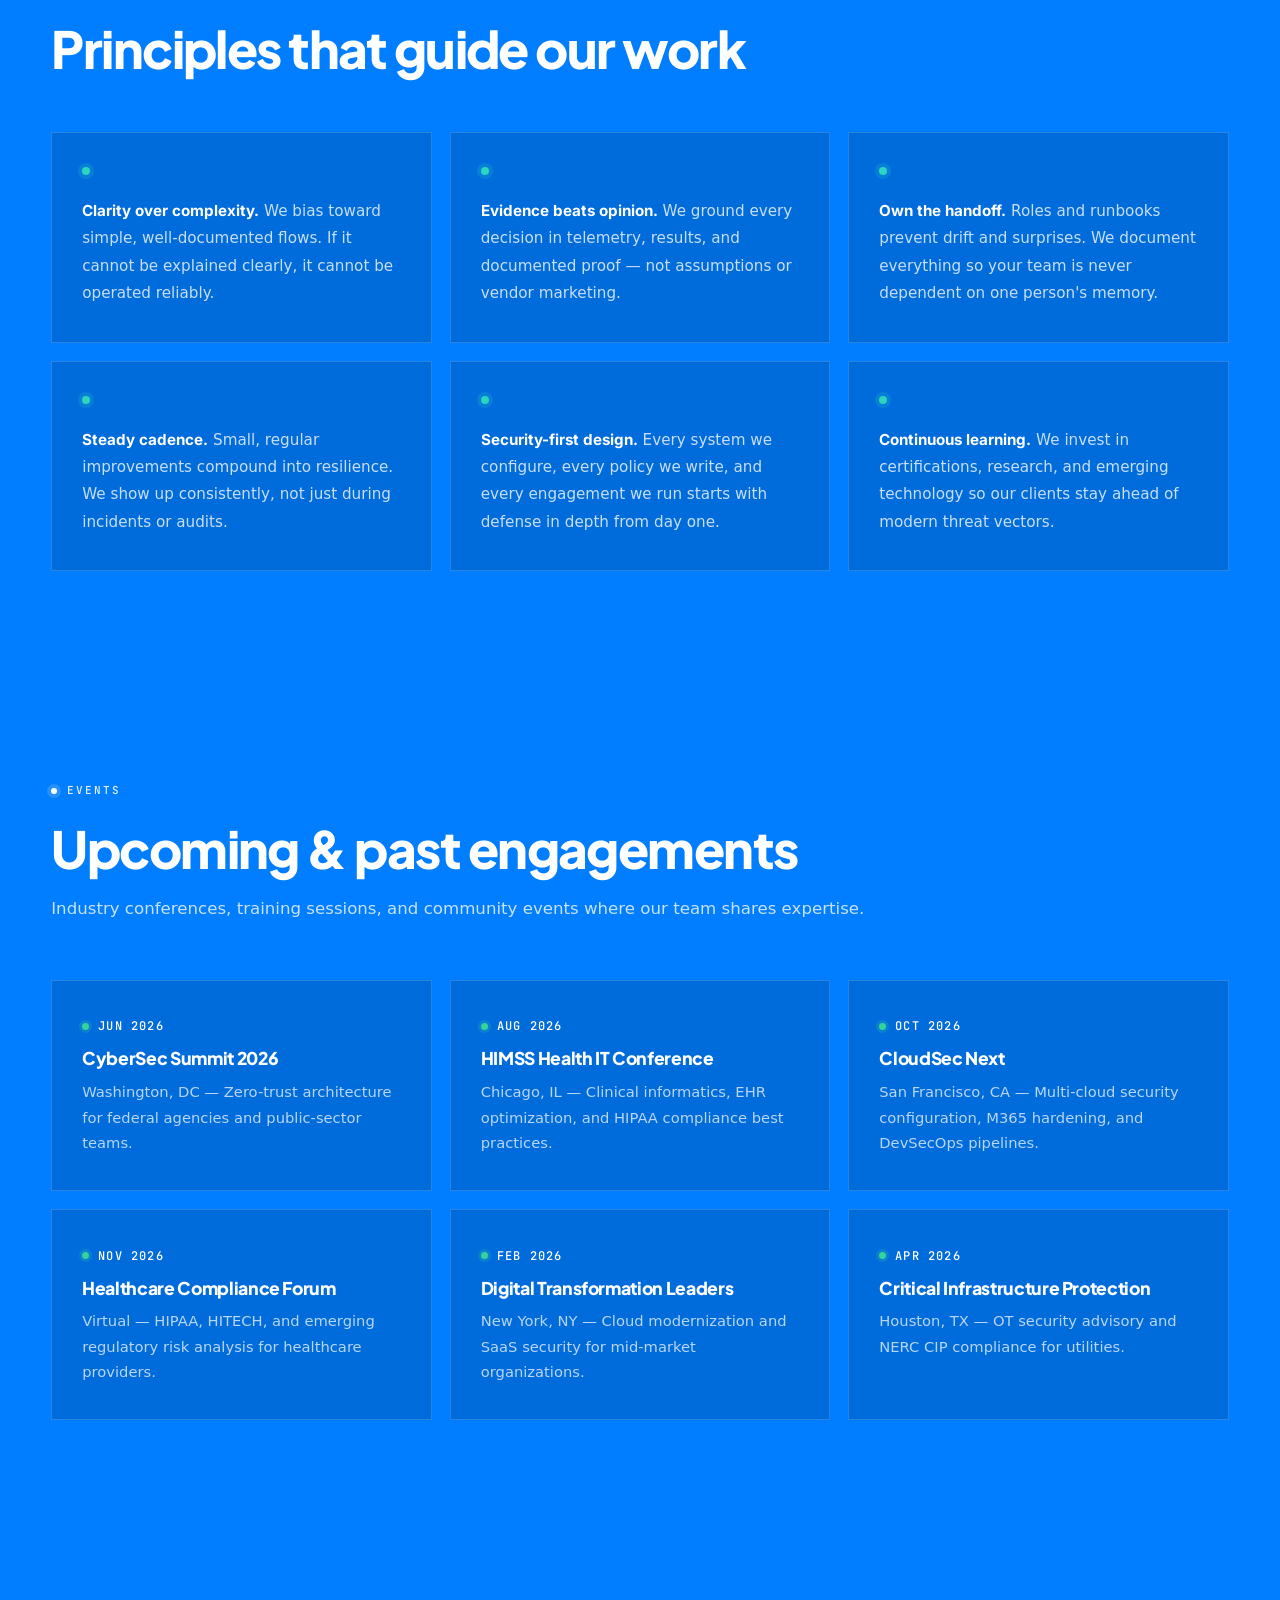
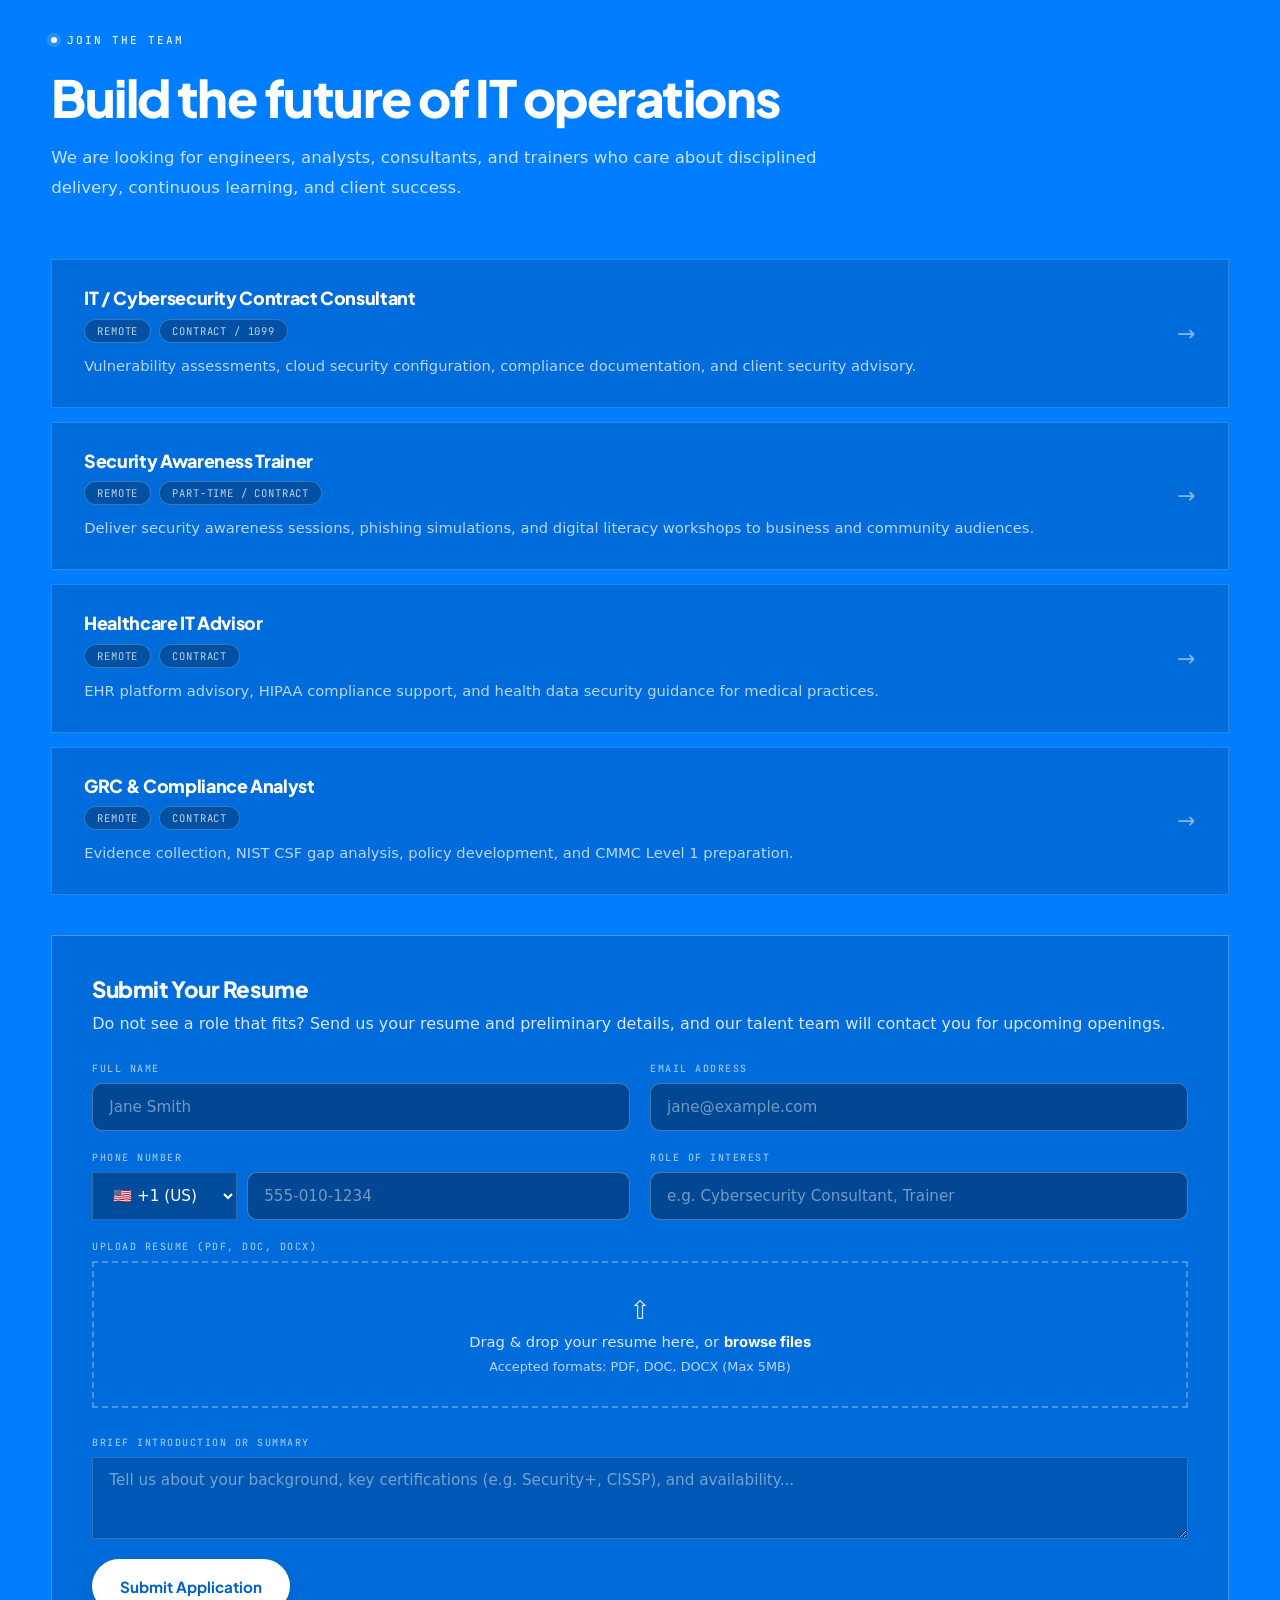
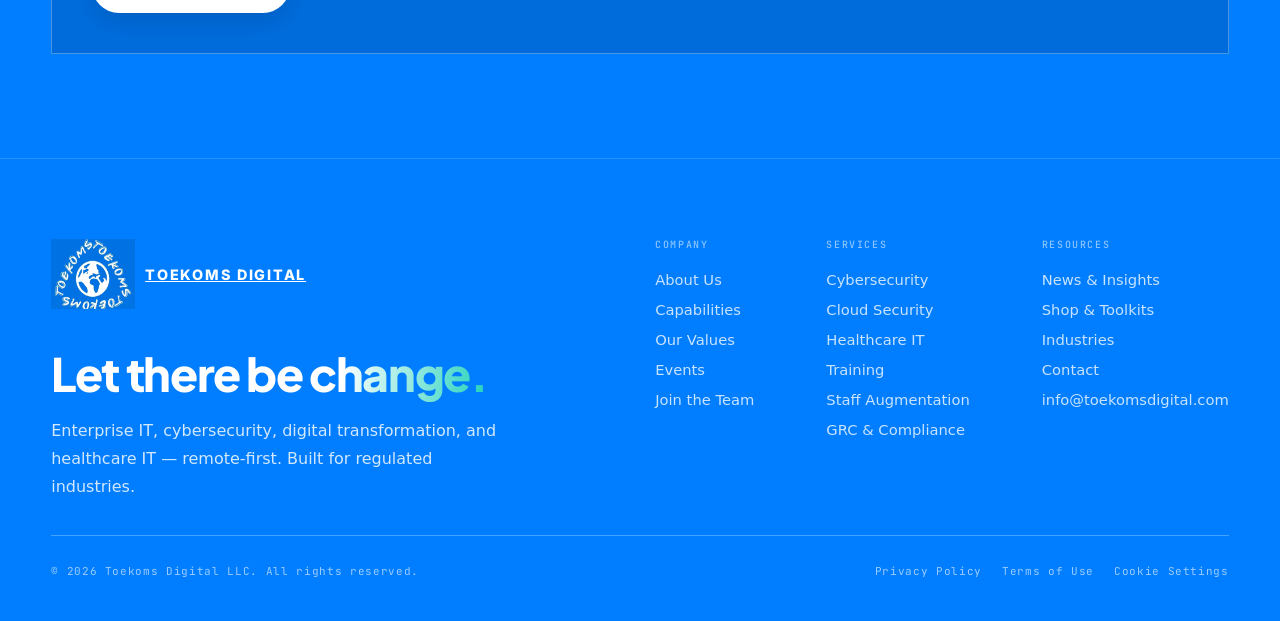
==== commit 2914793a: "update the hole system based on the comment" ====
--- a/about/index.html
+++ b/about/index.html
@@ -52,19 +52,6 @@
               <a class="button button-secondary" href="#team">Join the Team</a>
             </div>
           </div>
-          <aside class="hero-visual">
-            <div class="icon-compass">
-              <svg viewBox="0 0 120 140" fill="none" xmlns="http://www.w3.org/2000/svg">
-                <circle class="compass-ring" cx="60" cy="65" r="48" stroke="rgba(255,255,255,0.25)" stroke-width="1"/>
-                <circle class="compass-ring-inner" cx="60" cy="65" r="38" stroke="rgba(255,255,255,0.12)" stroke-width="0.5"/>
-                <line class="compass-cross" x1="60" y1="17" x2="60" y2="113" stroke="rgba(255,255,255,0.15)" stroke-width="0.5"/>
-                <line class="compass-cross" x1="12" y1="65" x2="108" y2="65" stroke="rgba(255,255,255,0.15)" stroke-width="0.5"/>
-                <polygon class="compass-needle-n" points="60,25 65,60 60,65 55,60" fill="rgba(255,255,255,0.8)"/>
-                <polygon class="compass-needle-s" points="60,105 65,70 60,65 55,70" fill="rgba(255,255,255,0.3)"/>
-                <circle class="compass-dot" cx="60" cy="65" r="3" fill="rgba(255,255,255,0.9)"/>
-              </svg>
-            </div>
-          </aside>
         </div>
       </section>
 
@@ -80,9 +67,9 @@
               healthcare systems — with clear evidence their programs actually work.
             </p>
           </header>
-          <div class="grid-2" data-animate-stagger>
-            <div class="card">
-              <h3>What we do</h3>
+          <div class="asplit" data-animate-stagger>
+            <div class="ablock">
+              <p class="asplit-label">What we do</p>
               <p>
                 We run day-to-day security operations, tune detections, execute SaaS implementations,
                 modernize cloud infrastructure, optimize clinical informatics platforms, and continuously
@@ -90,8 +77,8 @@
                 so operations become a disciplined part of delivery.
               </p>
             </div>
-            <div class="card">
-              <h3>How we measure impact</h3>
+            <div class="ablock">
+              <p class="asplit-label">How we measure impact</p>
               <p>
                 We track signal quality, mean-time-to-detect and respond, infrastructure
                 uptime, website performance benchmarks, and evidence coverage for frameworks you care about. You will see
@@ -114,38 +101,47 @@
           </header>
           <div class="grid-3" data-animate-stagger>
             <div class="card">
+              <span class="card-icon"><svg viewBox="0 0 24 24"><path d="M12 3l7 3v5c0 4.5-3 8-7 10-4-2-7-5.5-7-10V6l7-3z"/><path d="M9 12l2 2 4-4"/></svg></span>
               <h3>Cybersecurity Operations</h3>
               <p>External vulnerability assessments, penetration testing, 4-hour SLA incident response, dark web credential monitoring, and proactive threat detection.</p>
             </div>
             <div class="card">
+              <span class="card-icon"><svg viewBox="0 0 24 24"><path d="M3 17l6-6 4 4 8-8"/><path d="M15 7h6v6"/></svg></span>
               <h3>Digital Transformation</h3>
               <p>Cloud infrastructure modernization, IT health audits, workflow automation, and proprietary website scoring techniques to evaluate digital performance, accessibility, and security resilience.</p>
             </div>
             <div class="card">
+              <span class="card-icon"><svg viewBox="0 0 24 24"><path d="M7 18a4 4 0 010-8 5.5 5.5 0 0110.5 1.5A3.5 3.5 0 0117 18H7z"/></svg></span>
               <h3>SaaS Implementation</h3>
               <p>Platform evaluation, migration strategy, integration architecture, security hardening (M365 &amp; Google Workspace), and enterprise SaaS rollout optimization.</p>
             </div>
             <div class="card">
+              <span class="card-icon"><svg viewBox="0 0 24 24"><path d="M3 12h4l2-5 3 10 2.5-5H21"/></svg></span>
               <h3>Healthcare IT &amp; Informatics</h3>
               <p>EHR platform advisory (Epic, Cerner, and cloud EHRs), HIPAA Security Rule compliance, clinical data interoperability (HL7/FHIR), and protected health information governance.</p>
             </div>
             <div class="card">
+              <span class="card-icon"><svg viewBox="0 0 24 24"><path d="M12 3l9 5-9 5-9-5 9-5z"/><path d="M3 13l9 5 9-5"/><path d="M3 17.5l9 5 9-5"/></svg></span>
               <h3>Cloud Infrastructure &amp; Hardening</h3>
               <p>Multi-cloud security configuration, identity and access management (IAM), conditional access policies, and permission audits for enterprise ecosystems.</p>
             </div>
             <div class="card">
+              <span class="card-icon"><svg viewBox="0 0 24 24"><path d="M9 4h6v3H9z"/><path d="M9 5.5H6.5A1.5 1.5 0 005 7v13a1.5 1.5 0 001.5 1.5h11A1.5 1.5 0 0019 20V7a1.5 1.5 0 00-1.5-1.5H15"/><path d="M8.5 13l2.5 2.5 4.5-4.5"/></svg></span>
               <h3>Compliance &amp; Risk Advisory</h3>
               <p>NIST CSF gap assessments, CMMC Level 1 preparation, policy development, audit-ready documentation, and virtual CISO strategic support.</p>
             </div>
             <div class="card">
+              <span class="card-icon"><svg viewBox="0 0 24 24"><circle cx="12" cy="9" r="5"/><path d="M8.5 13.5L7 21l5-2.5L17 21l-1.5-7.5"/></svg></span>
               <h3>Cybersecurity Certification Training</h3>
               <p>Structured exam preparation coaching for CompTIA A+, Network+, Security+, and CISSP with personalized study roadmaps and practical lab scenarios.</p>
             </div>
             <div class="card">
+              <span class="card-icon"><svg viewBox="0 0 24 24"><circle cx="9" cy="8" r="3.5"/><path d="M3 20a6 6 0 0112 0"/><path d="M16 5.5a3.5 3.5 0 010 5"/><path d="M17.5 14.5A6 6 0 0121 20"/></svg></span>
               <h3>Digital Literacy &amp; Security Awareness</h3>
               <p>Organization-wide phishing simulations, password hygiene workshops, social engineering defense, and community digital literacy programs.</p>
             </div>
             <div class="card">
+              <span class="card-icon"><svg viewBox="0 0 24 24"><rect x="3" y="7.5" width="18" height="12"/><path d="M9 7.5V5.5A1.5 1.5 0 0110.5 4h3A1.5 1.5 0 0115 5.5v2"/><path d="M3 12.5h18"/></svg></span>
               <h3>Curriculum Design &amp; Staff Augmentation</h3>
               <p>Custom training pathway design for enterprise stacks, paired with vetted contract IT and cybersecurity placements for surge capacity.</p>
             </div>
@@ -245,26 +241,38 @@
               disciplined delivery, continuous learning, and client success.
             </p>
           </header>
-          <div class="jobs-grid" data-animate-stagger>
-            <div class="card">
-              <h3>IT / Cybersecurity Contract Consultant</h3>
-              <p class="job-meta">Remote, Contract / 1099</p>
-              <p>Vulnerability assessments, cloud security configuration, compliance documentation, and client security advisory.</p>
-            </div>
-            <div class="card">
-              <h3>Security Awareness Trainer</h3>
-              <p class="job-meta">Remote, Part-time / Contract</p>
-              <p>Deliver security awareness sessions, phishing simulations, and digital literacy workshops to business and community audiences.</p>
-            </div>
-            <div class="card">
-              <h3>Healthcare IT Advisor</h3>
-              <p class="job-meta">Remote, Contract</p>
-              <p>EHR platform advisory, HIPAA compliance support, and health data security guidance for medical practices.</p>
-            </div>
-            <div class="card">
-              <h3>GRC &amp; Compliance Analyst</h3>
-              <p class="job-meta">Remote, Contract</p>
-              <p>Evidence collection, NIST CSF gap analysis, policy development, and CMMC Level 1 preparation.</p>
+          <div class="jlist" data-animate-stagger>
+            <div class="jcard">
+              <div class="jmain">
+                <h3>IT / Cybersecurity Contract Consultant</h3>
+                <div class="jmeta"><span class="jtag">Remote</span><span class="jtag">Contract / 1099</span></div>
+                <p class="jdesc">Vulnerability assessments, cloud security configuration, compliance documentation, and client security advisory.</p>
+              </div>
+              <span class="jarrow">&rarr;</span>
+            </div>
+            <div class="jcard">
+              <div class="jmain">
+                <h3>Security Awareness Trainer</h3>
+                <div class="jmeta"><span class="jtag">Remote</span><span class="jtag">Part-time / Contract</span></div>
+                <p class="jdesc">Deliver security awareness sessions, phishing simulations, and digital literacy workshops to business and community audiences.</p>
+              </div>
+              <span class="jarrow">&rarr;</span>
+            </div>
+            <div class="jcard">
+              <div class="jmain">
+                <h3>Healthcare IT Advisor</h3>
+                <div class="jmeta"><span class="jtag">Remote</span><span class="jtag">Contract</span></div>
+                <p class="jdesc">EHR platform advisory, HIPAA compliance support, and health data security guidance for medical practices.</p>
+              </div>
+              <span class="jarrow">&rarr;</span>
+            </div>
+            <div class="jcard">
+              <div class="jmain">
+                <h3>GRC &amp; Compliance Analyst</h3>
+                <div class="jmeta"><span class="jtag">Remote</span><span class="jtag">Contract</span></div>
+                <p class="jdesc">Evidence collection, NIST CSF gap analysis, policy development, and CMMC Level 1 preparation.</p>
+              </div>
+              <span class="jarrow">&rarr;</span>
             </div>
           </div>
 
--- a/assets/css/main.css
+++ b/assets/css/main.css
@@ -1,3 +1,4 @@
+@import url("https://fonts.googleapis.com/css2?family=Inter:wght@400;500;600;700&family=JetBrains+Mono:wght@400;500&family=Plus+Jakarta+Sans:wght@500;600;700;800&display=swap");
 @import url("./base/reset.css");
 @import url("./base/variables.css");
 @import url("./base/typography.css");
@@ -13,3 +14,4 @@
 @import url("./pages/contact.css");
 @import url("./pages/industries.css");
 @import url("./pages/certification.css");
+@import url("./design.css");
--- a/assets/css/main.css
+++ b/assets/css/main.css
@@ -1,3 +1,4 @@
+@import url("https://fonts.googleapis.com/css2?family=Inter:wght@400;500;600;700&family=JetBrains+Mono:wght@400;500&family=Plus+Jakarta+Sans:wght@500;600;700;800&display=swap");
 @import url("./base/reset.css");
 @import url("./base/variables.css");
 @import url("./base/typography.css");
@@ -13,3 +14,4 @@
 @import url("./pages/contact.css");
 @import url("./pages/industries.css");
 @import url("./pages/certification.css");
+@import url("./design.css");
